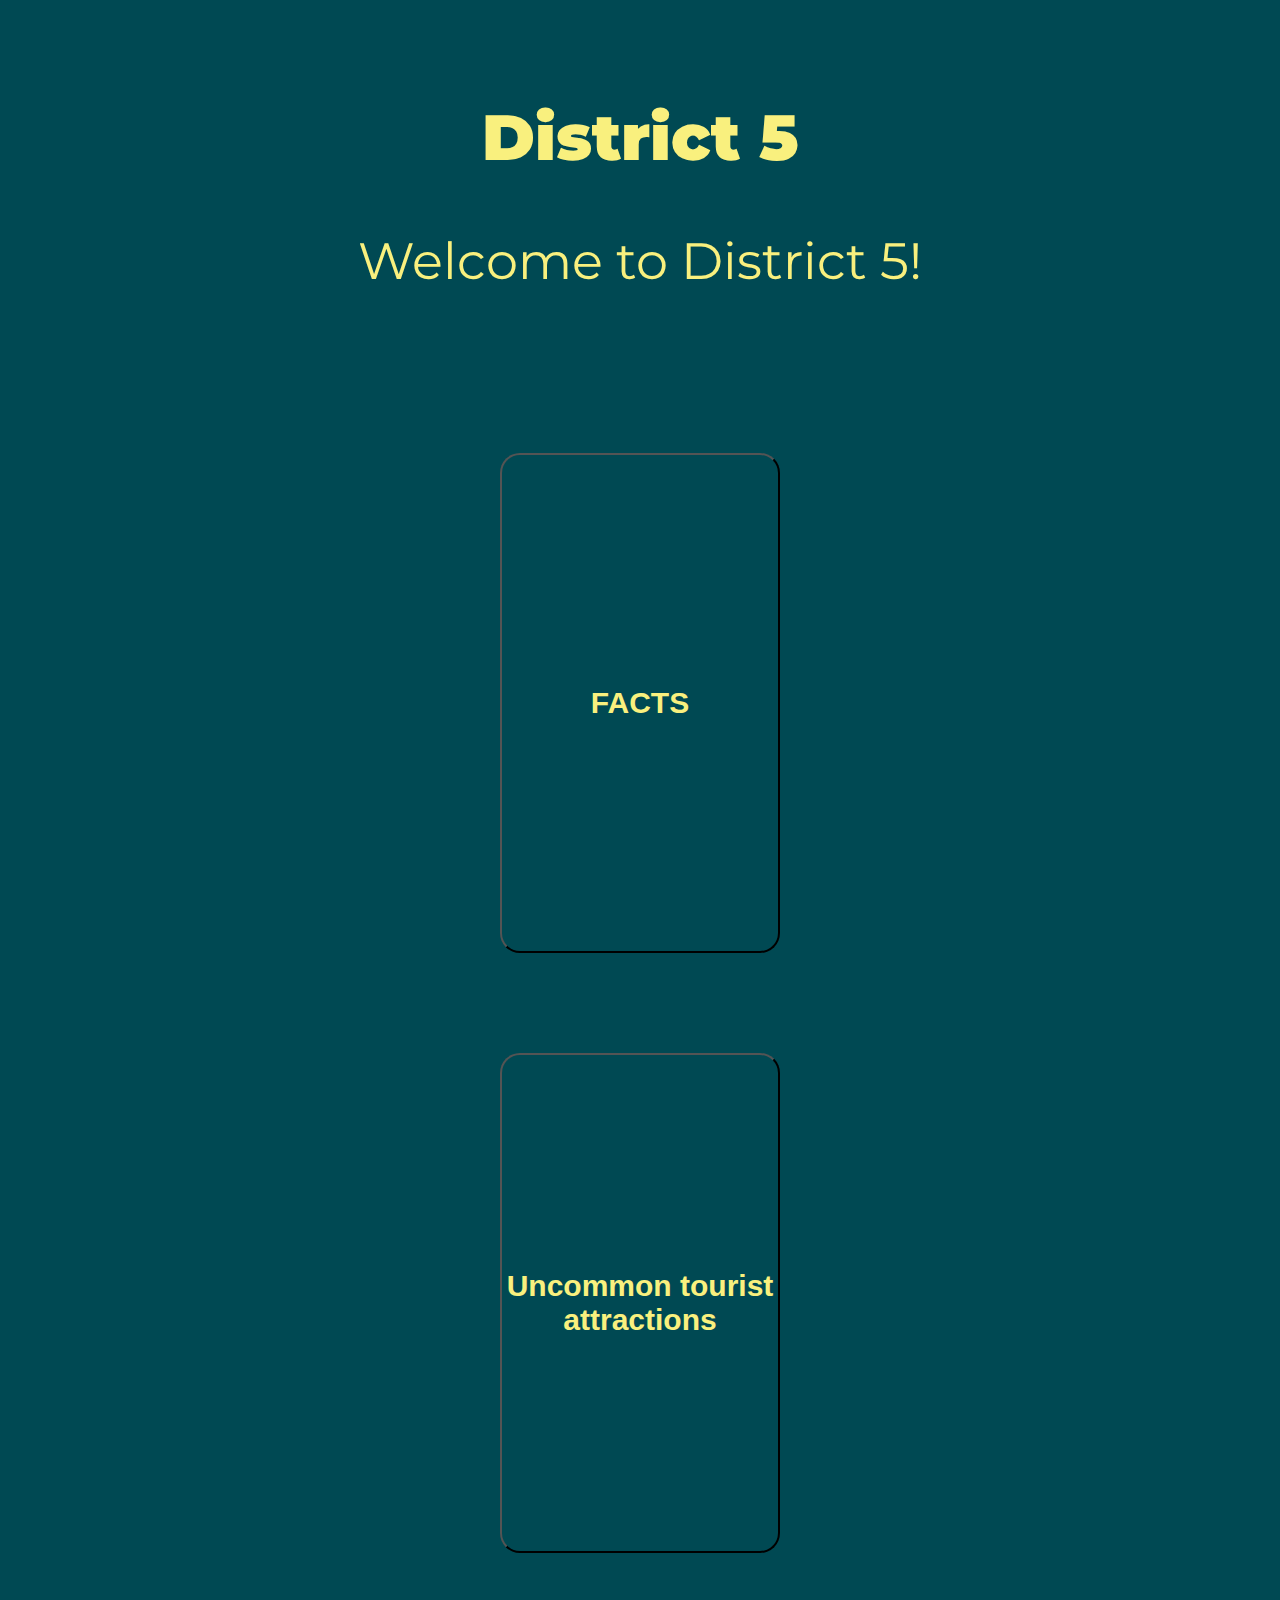
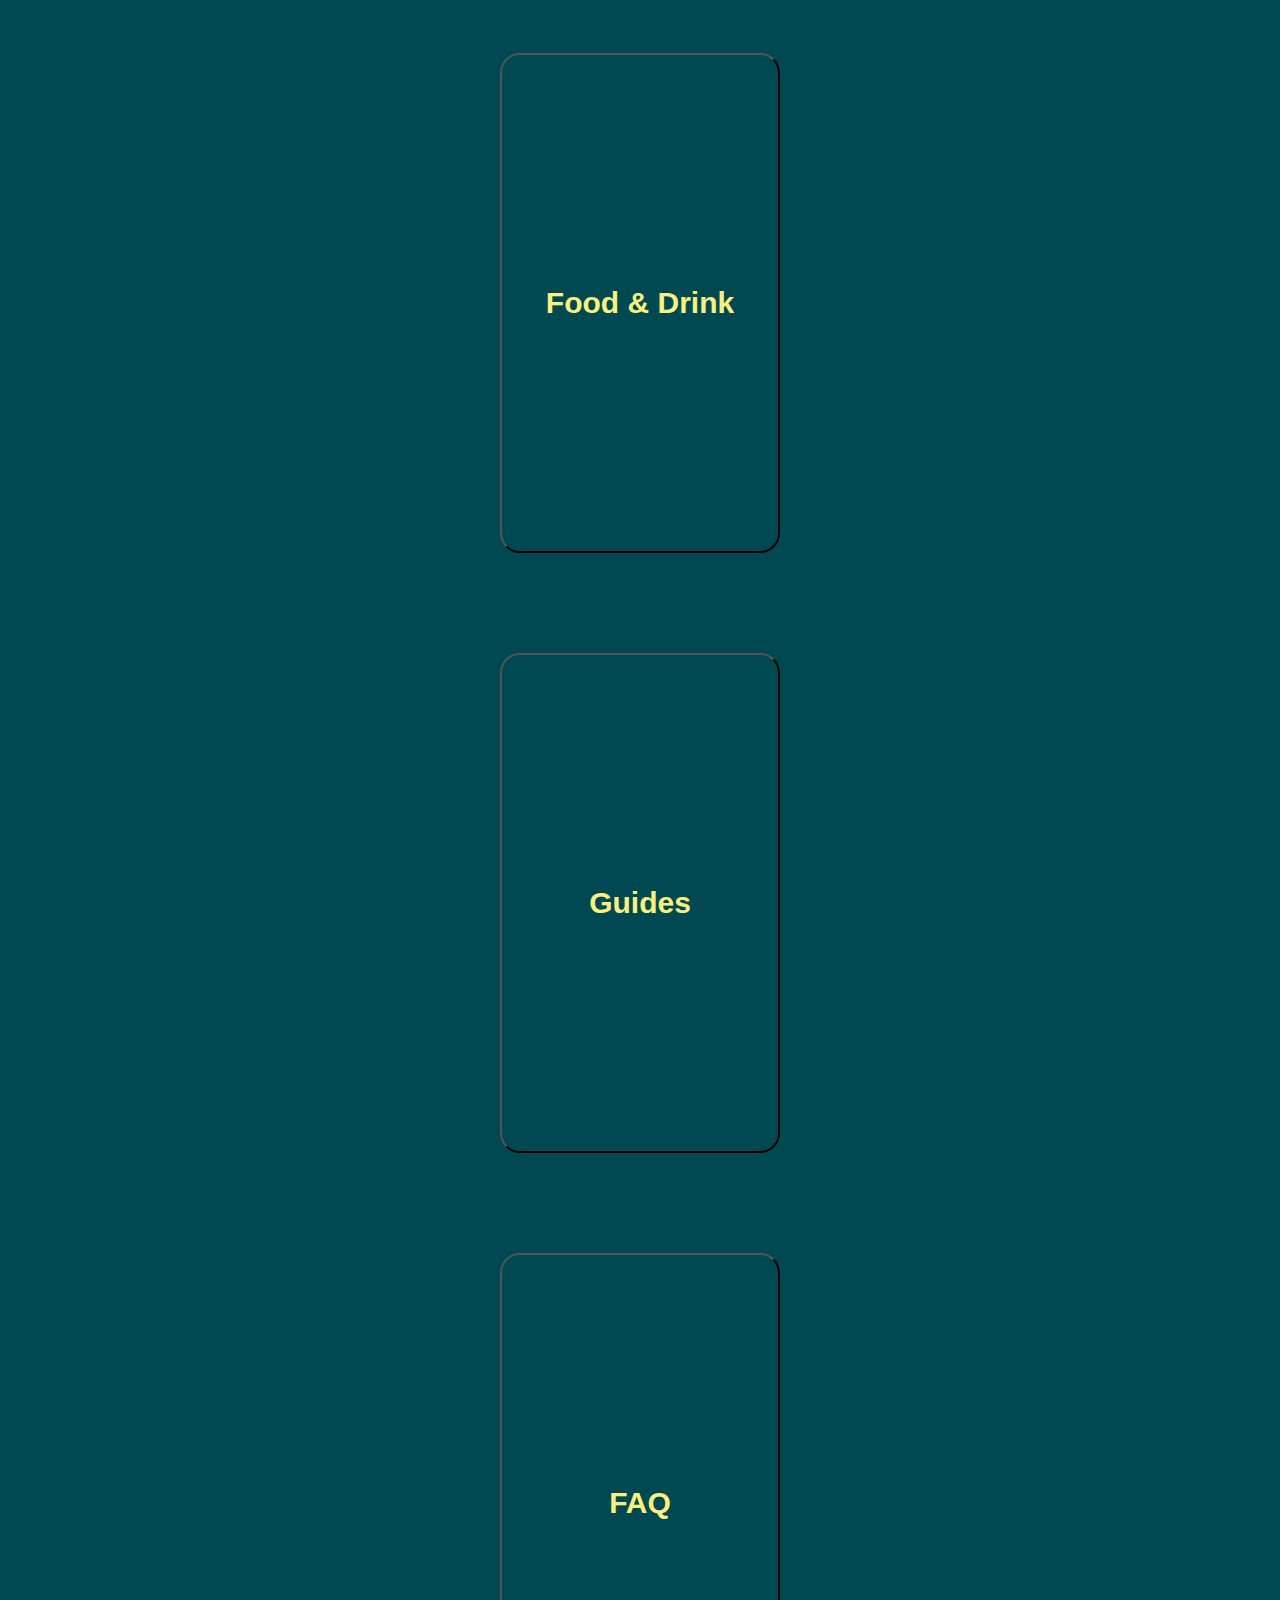
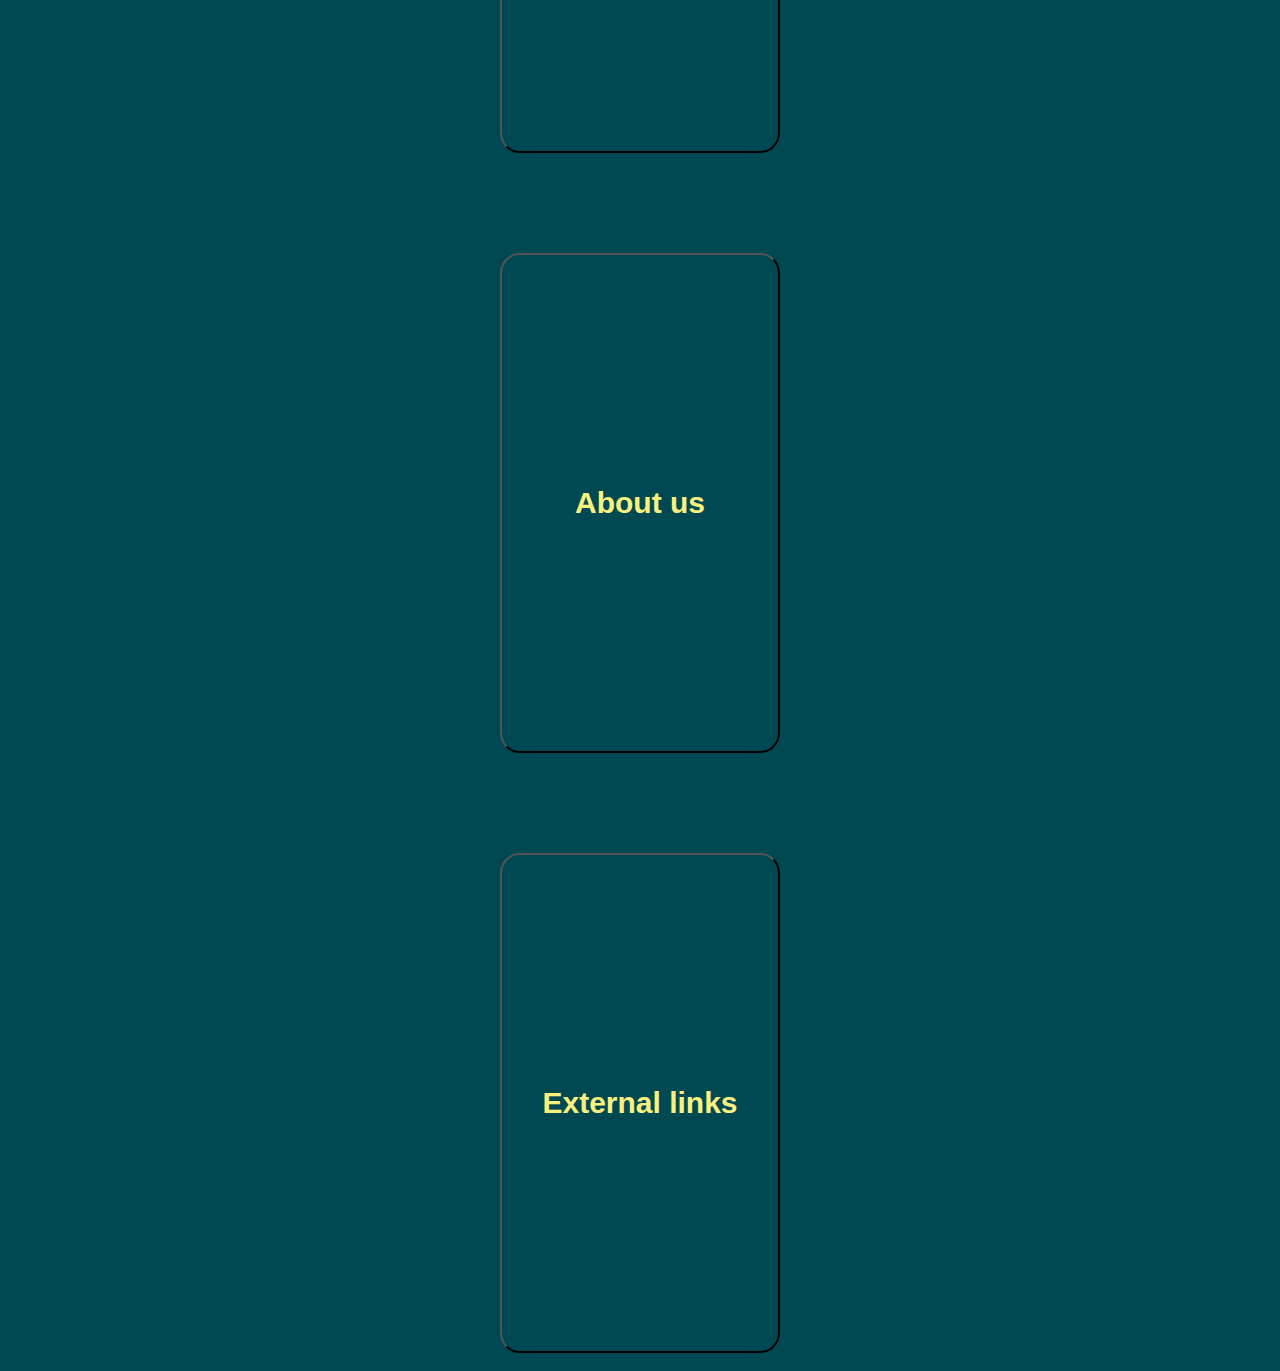
==== index.html @ 52c138ad ".scroll(function() {" ====
<!DOCTYPE html>
<html lang="en">
<head>
    <meta charset="UTF-8">
    <meta name="viewport" content="width=device-width, initial-scale=1.0">
    <link rel="stylesheet" type="text/css" href="./css/styles.css">
    <script src="./js/script.js"></script>
    <title>District 5</title>
</head>
<body>
    <div>

    </div>
    <div id="container">
        <div id="main_heading">
            <header class="header">
                <h1><b>District 5</b></h1>
                <p>Welcome to District 5!</p>
            </header>
        </div>
        <div id="district_info">
            <div class="box">
                <button class = "scroll-section" type="button" onclick="location.href='./sub_pages/history.html'">FACTS</button>
            </div>
            <div class="box">
                <button class = "scroll-section" type="button" onclick="location.href='./sub_pages/culture.html'">Uncommon tourist attractions</button>
            </div>
            <div class="box">
                <button class = "scroll-section" type="button" onclick="location.href='./sub_pages/food.html'">Food & Drink</button>
            </div>
            <div class="box">
                <button class = "scroll-section" type="button" onclick="location.href='./sub_pages/mapping.html'">Guides</button>
            </div>
            <div class="box">
                <button class = "scroll-section" type="button" onclick="location.href='./sub_pages/FAQ.html'">FAQ</button>
            </div>
            <div class="box">
                <button class = "scroll-section" type="button" onclick="location.href='./sub_pages/About.html'">About us</button>
            </div>
            <div class="box">
                <button class = "scroll-section" type="button" onclick="location.href='./sub_pages/link.html'">External links</button>
            </div>
        </div>
    </div>

</body>
</html>
---- css/styles.css ----
@import url('https://fonts.googleapis.com/css2?family=Montserrat:wght@100..900&display=swap');
body{
    font-family: 'Montserrat', sans-serif;
    background-color:#004953;
}
#main_heading{
    background-image: image();
}

/* Header */
.link{
    text-decoration: none;
}
header{
    display: flex;
    justify-content: center;
    flex-direction: column;
    text-align: center;
    color: #f9f07e;
    cursor: default;
}
header:hover {
    text-decoration: none !important;
}
header h1{
    margin-top: 10vh;
    font-size: 5vw;

}
header p{
    margin-top: 10px;
    font-size: 4vw;
}
div #district_info{
    display: flex;
    flex-direction: column !important;
    justify-content: space-around;
    padding: 10px;
    font-size: 3vw;
    align-items: center;
}
button {
    font-size: 30px;
    color: #f9f07e;
    background-color: #004953;
    font-weight: bold;
    padding:2px;
    width: 300px;
    height: 500px;
    cursor: pointer;
    margin: 10px;
    border-radius: 20px;
    transition: transform 0.3s ease-in-out;
}
.box{
    display: inline-block;
    width: 300px;
    height: 500px;
    margin: 10px;
    text-align: center;
    vertical-align: middle;
    line-height: 200px;
    cursor: pointer;
    transition: transform 0.3s ease-in-out;
    
}
.box:hover{
    border: 1px solid #004953;
    color: #004953;
    
}
.box a{
    display: block;
    width: 100%;
    height: 100%;
    text-decoration: none !important;
    color: inherit !important;

}
.box{
    display: flex;
    justify-content: center;
    flex-wrap: wrap; 
    margin-top: 10vh; 
}
@media (max-width: 600px) {
    .buttons-container {
        justify-content: center; /* Align buttons horizontally in the middle on smaller screens */
    }
}
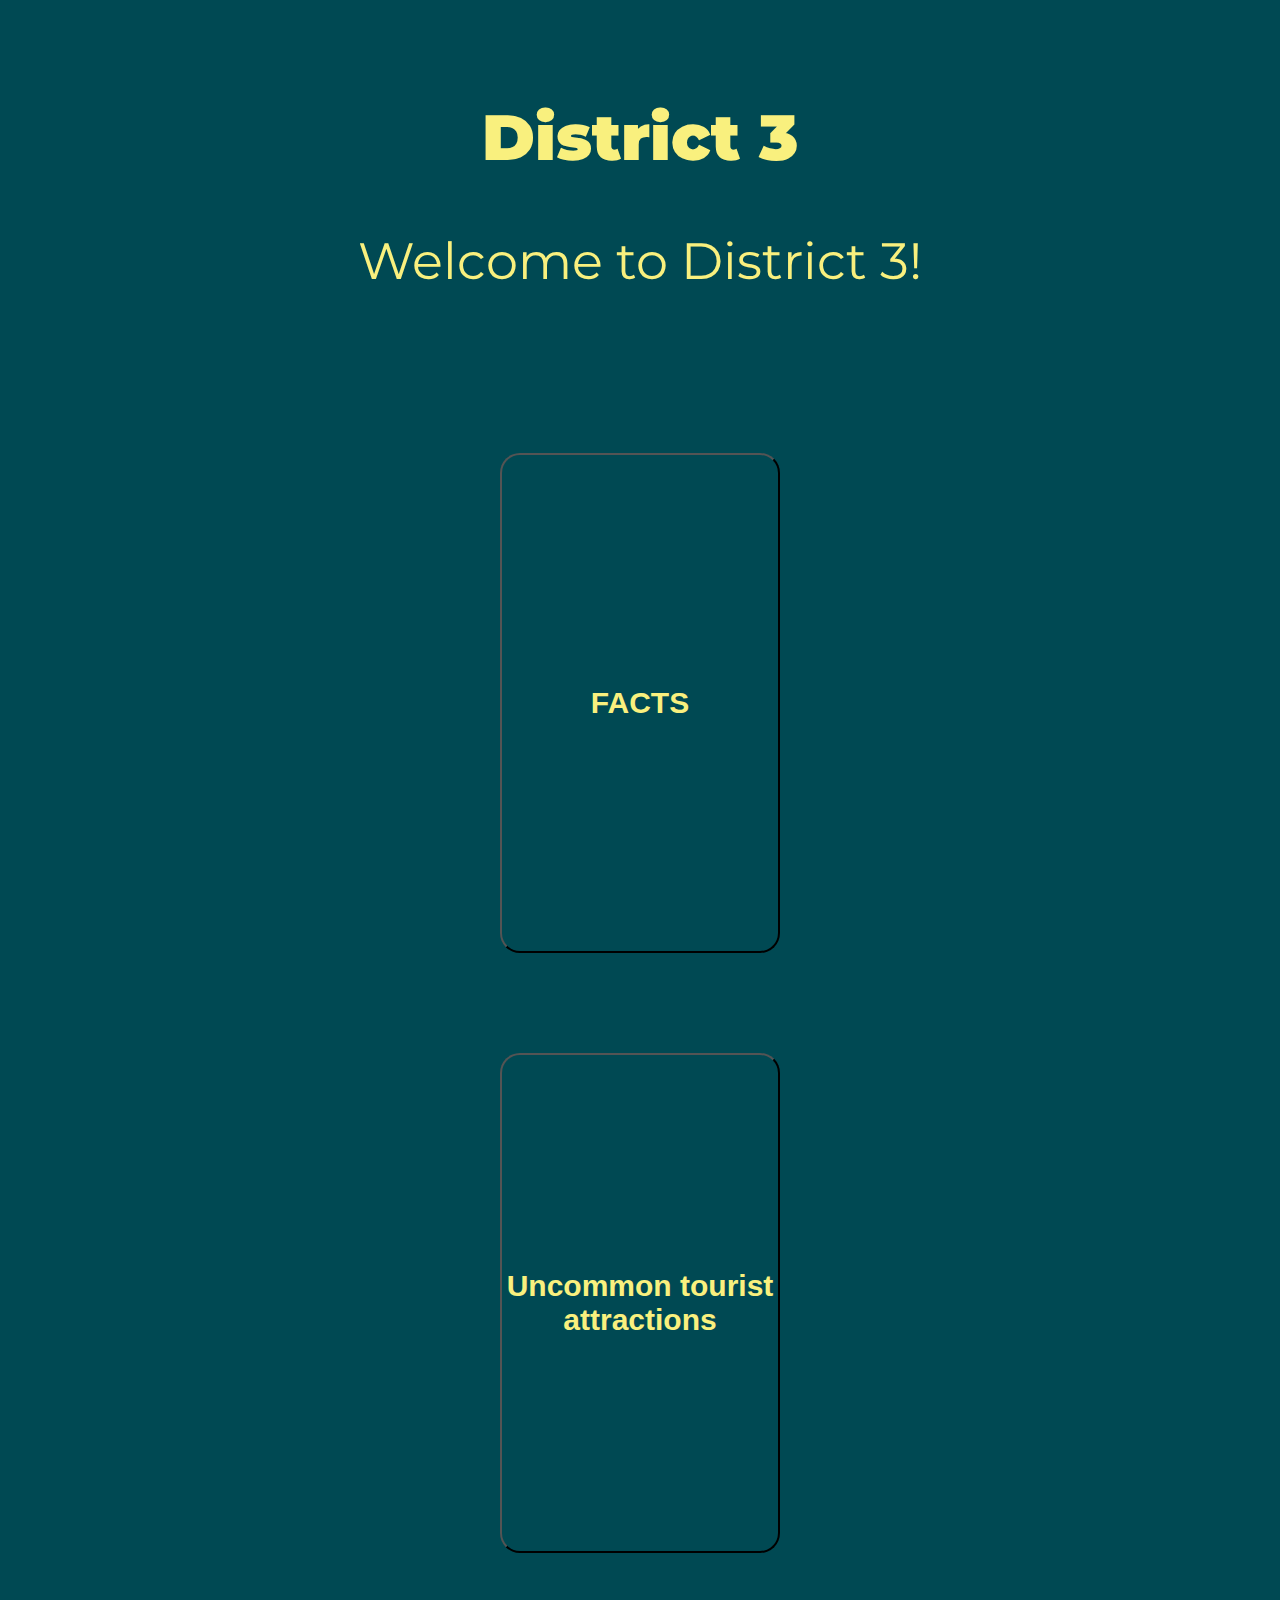
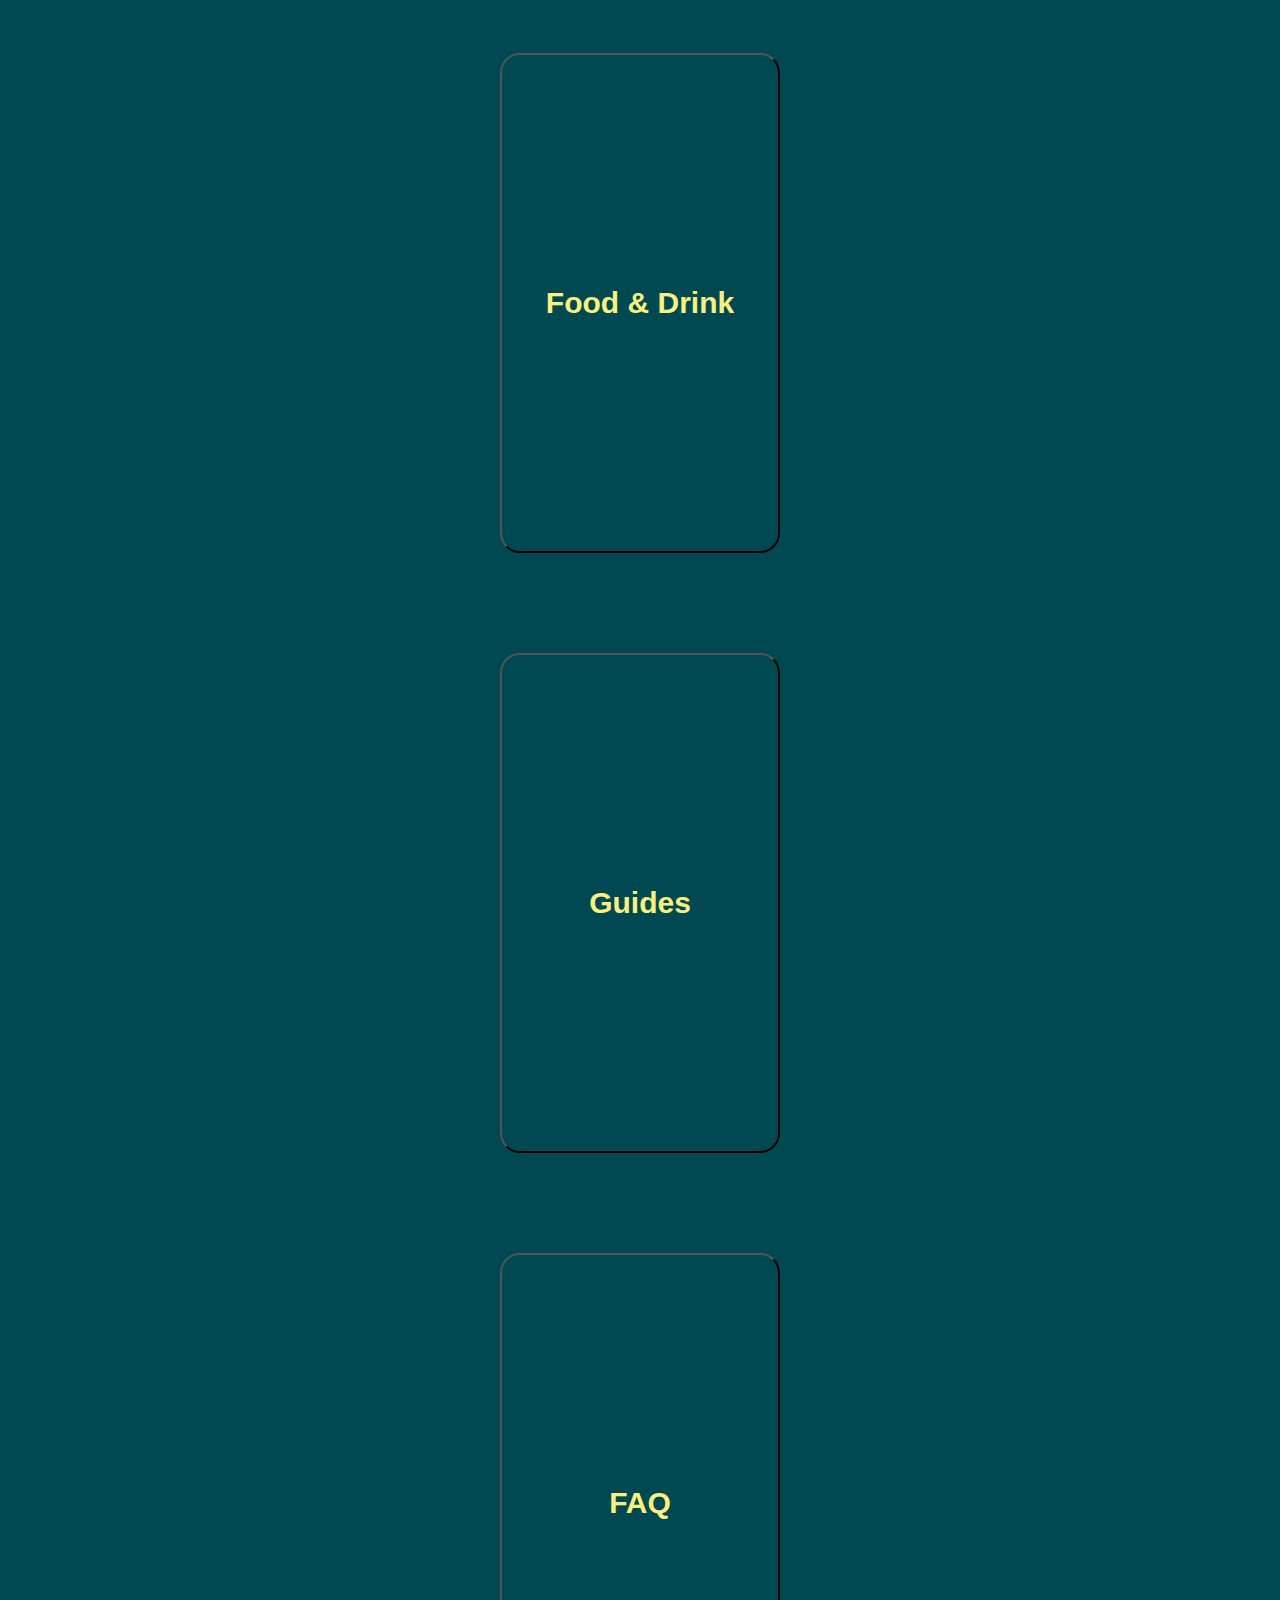
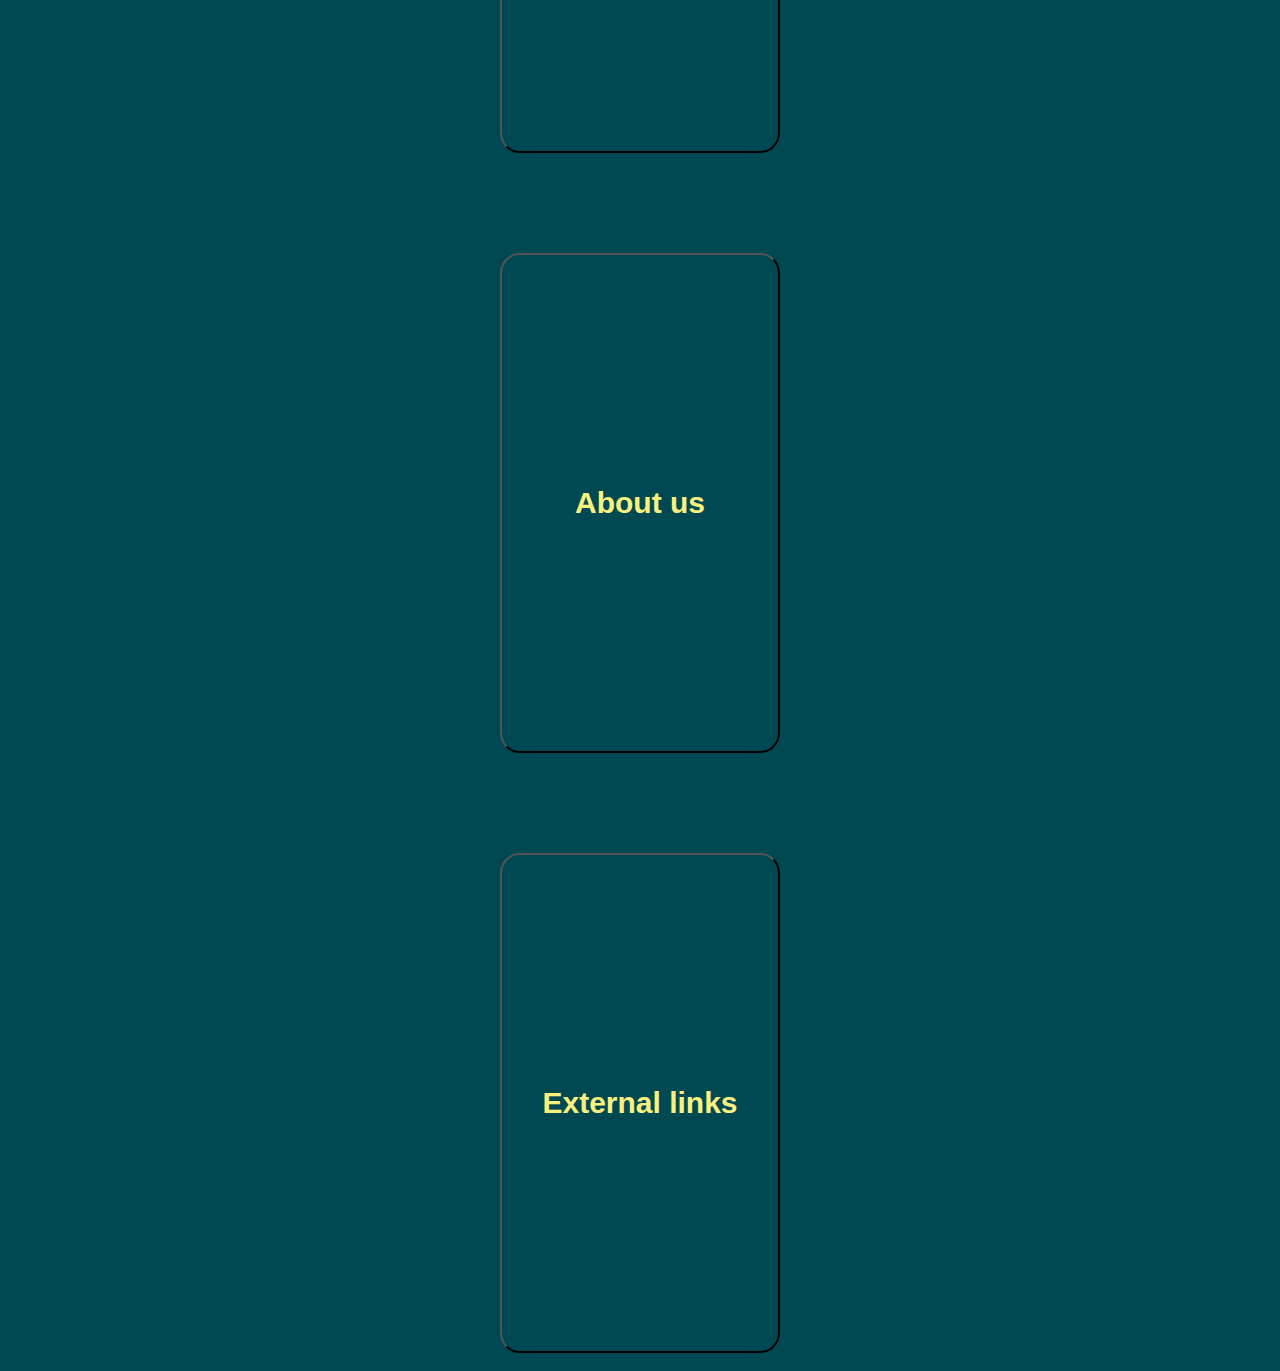
==== commit 0e6ed29f: "50% done fact page" ====
--- a/index.html
+++ b/index.html
@@ -5,7 +5,7 @@
     <meta name="viewport" content="width=device-width, initial-scale=1.0">
     <link rel="stylesheet" type="text/css" href="./css/styles.css">
     <script src="./js/script.js"></script>
-    <title>District 5</title>
+    <title>District 3</title>
 </head>
 <body>
     <div>
@@ -14,31 +14,31 @@
     <div id="container">
         <div id="main_heading">
             <header class="header">
-                <h1><b>District 5</b></h1>
-                <p>Welcome to District 5!</p>
+                <h1><b>District 3</b></h1>
+                <p>Welcome to District 3!</p>
             </header>
         </div>
         <div id="district_info">
             <div class="box">
-                <button class = "scroll-section" type="button" onclick="location.href='./sub_pages/history.html'">FACTS</button>
+                <button  type="button" onclick="location.href='./sub_pages/facts.html'">FACTS</button>
             </div>
             <div class="box">
-                <button class = "scroll-section" type="button" onclick="location.href='./sub_pages/culture.html'">Uncommon tourist attractions</button>
+                <button  type="button" onclick="location.href='./sub_pages/culture.html'">Uncommon tourist attractions</button>
             </div>
             <div class="box">
-                <button class = "scroll-section" type="button" onclick="location.href='./sub_pages/food.html'">Food & Drink</button>
+                <button  type="button" onclick="location.href='./sub_pages/food.html'">Food & Drink</button>
             </div>
             <div class="box">
-                <button class = "scroll-section" type="button" onclick="location.href='./sub_pages/mapping.html'">Guides</button>
+                <button  type="button" onclick="location.href='./sub_pages/mapping.html'">Guides</button>
             </div>
             <div class="box">
-                <button class = "scroll-section" type="button" onclick="location.href='./sub_pages/FAQ.html'">FAQ</button>
+                <button  type="button" onclick="location.href='./sub_pages/FAQ.html'">FAQ</button>
             </div>
             <div class="box">
-                <button class = "scroll-section" type="button" onclick="location.href='./sub_pages/About.html'">About us</button>
+                <button  type="button" onclick="location.href='./sub_pages/About.html'">About us</button>
             </div>
             <div class="box">
-                <button class = "scroll-section" type="button" onclick="location.href='./sub_pages/link.html'">External links</button>
+                <button  type="button" onclick="location.href='./sub_pages/link.html'">External links</button>
             </div>
         </div>
     </div>
--- a/css/styles.css
+++ b/css/styles.css
@@ -6,8 +6,6 @@
 #main_heading{
     background-image: image();
 }
-
-/* Header */
 .link{
     text-decoration: none;
 }
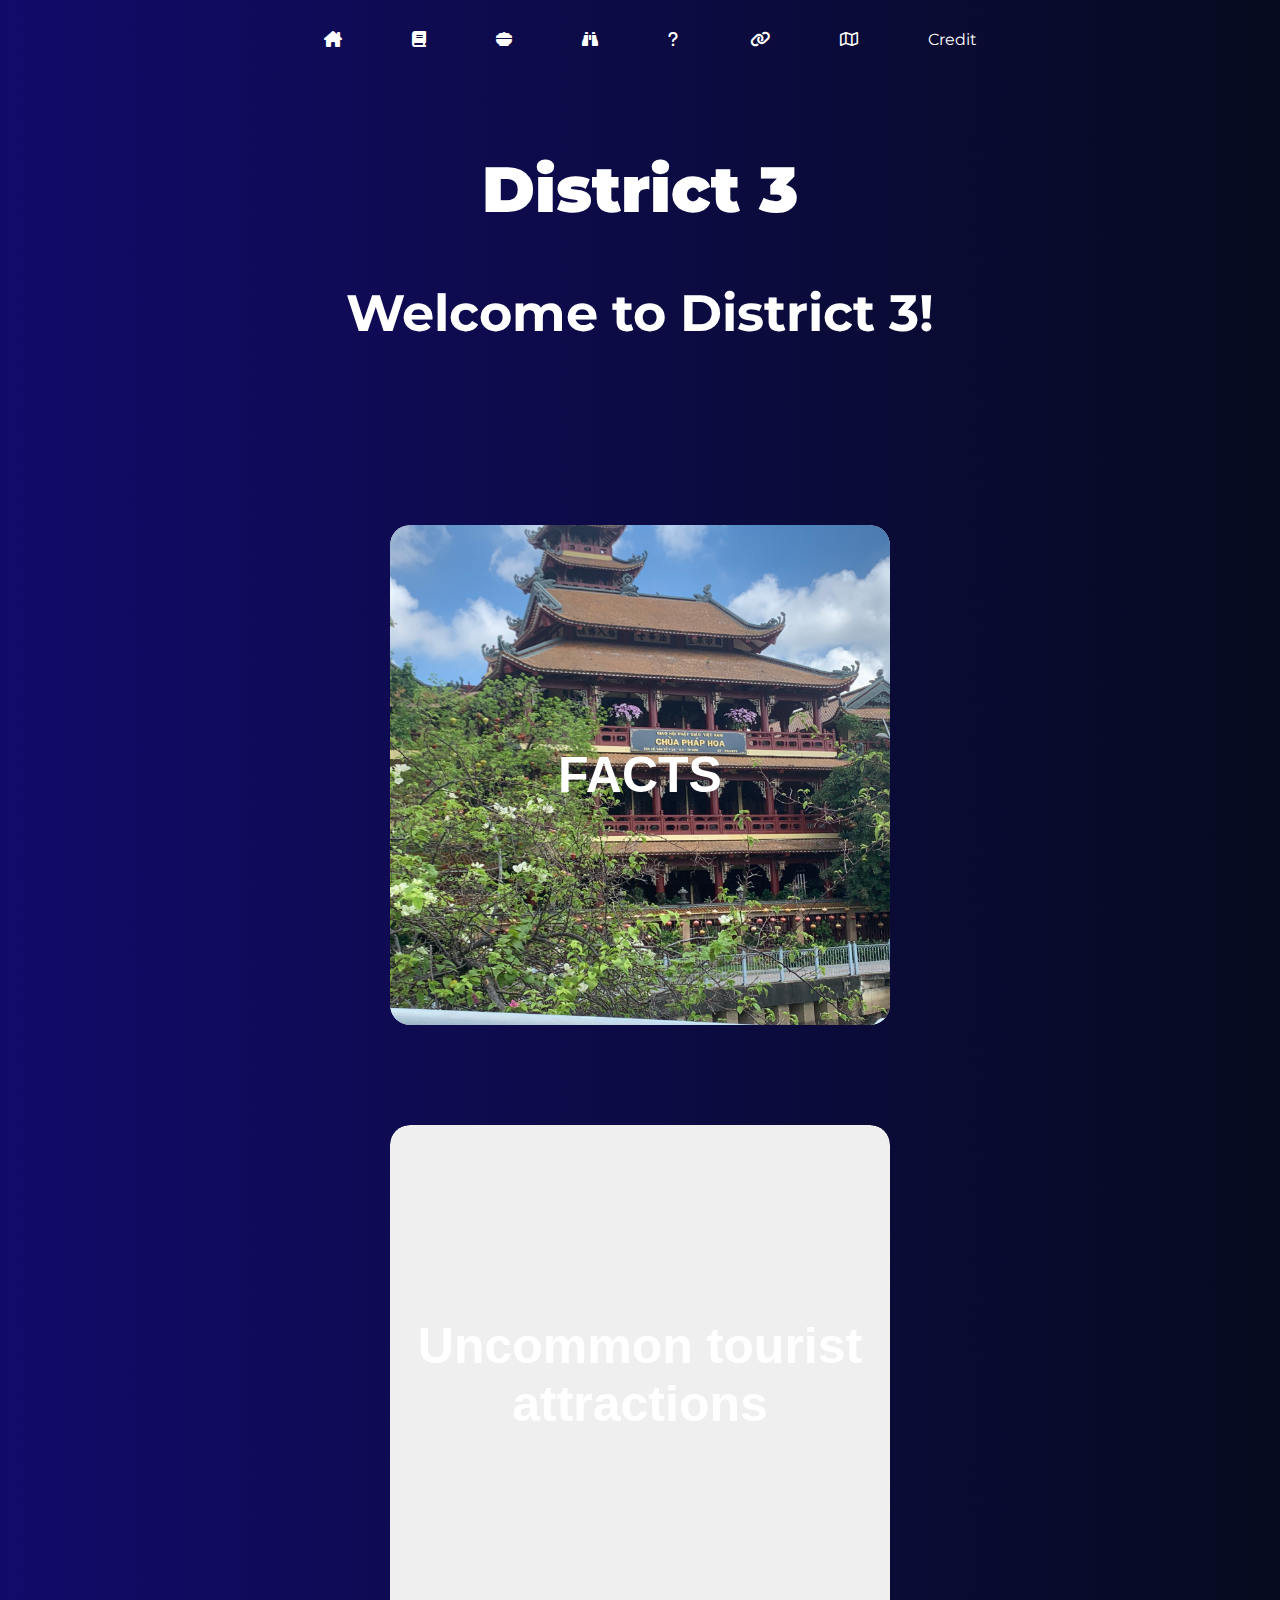
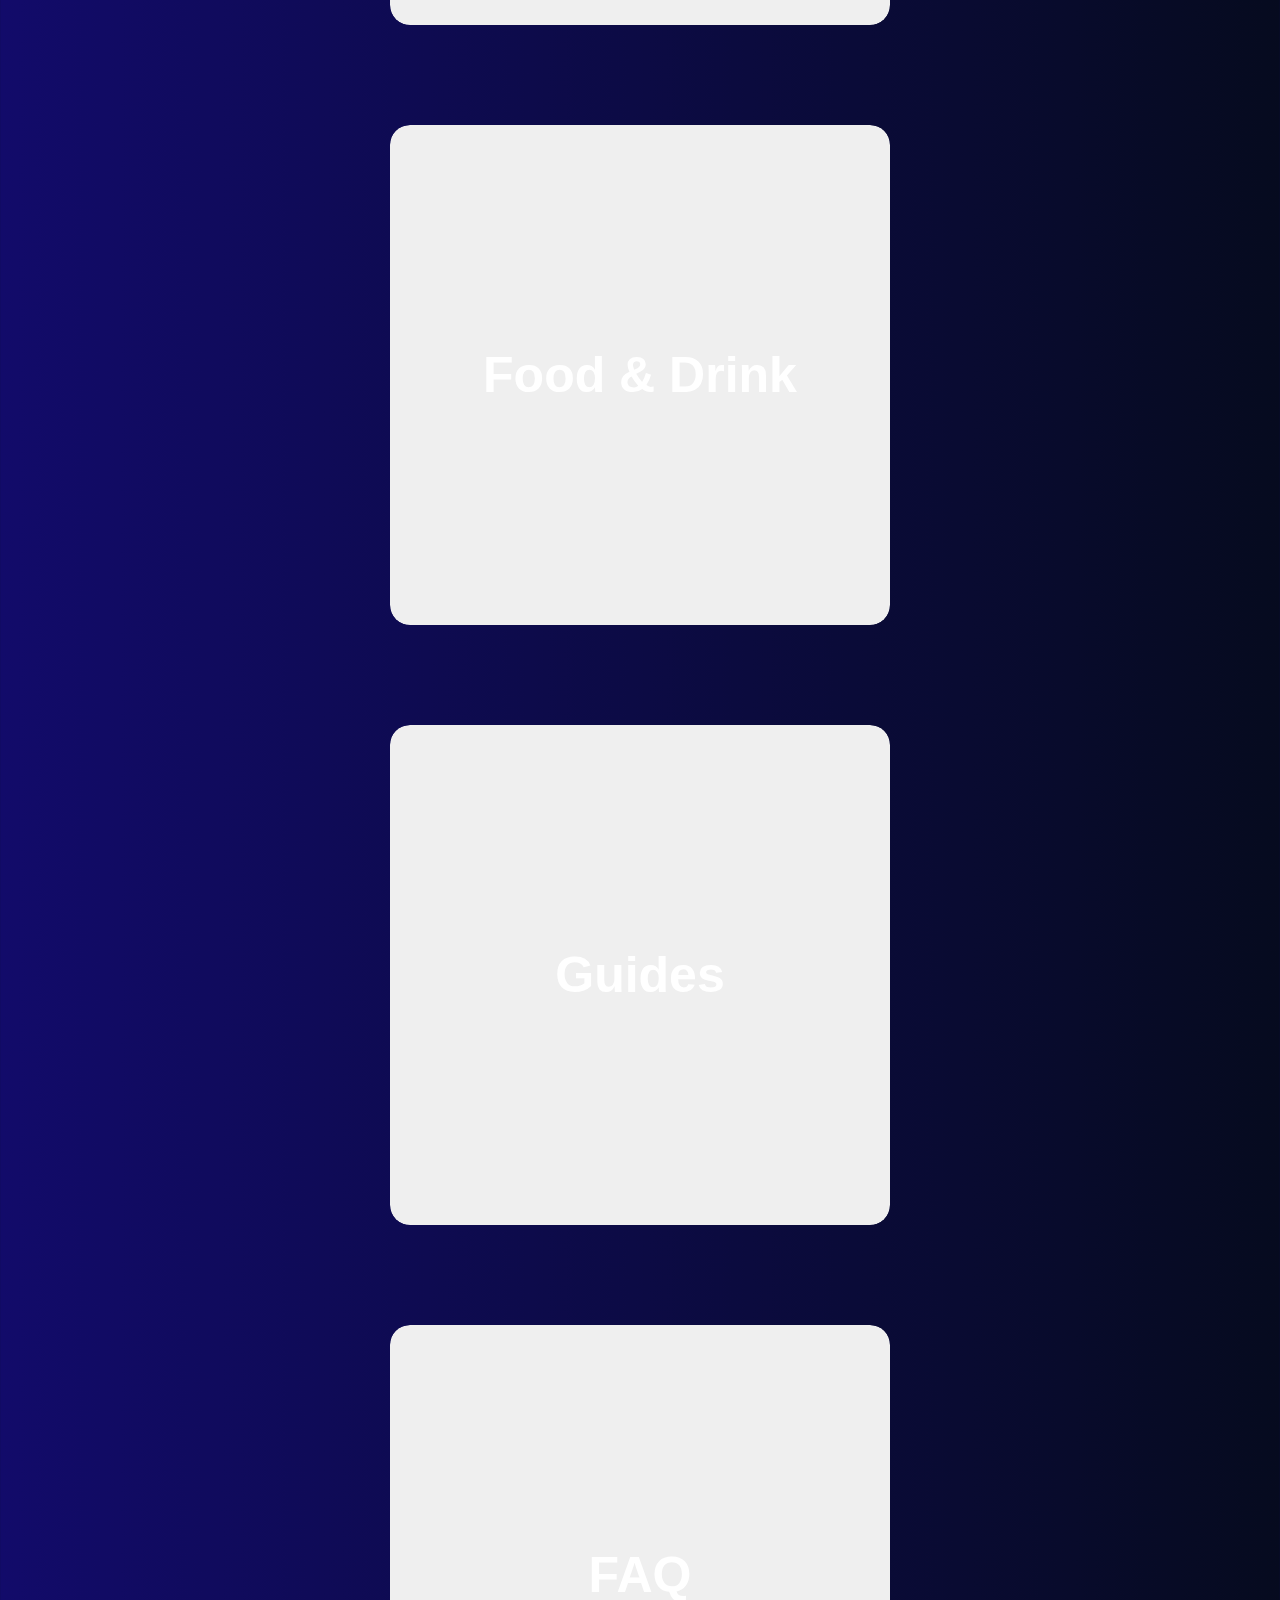
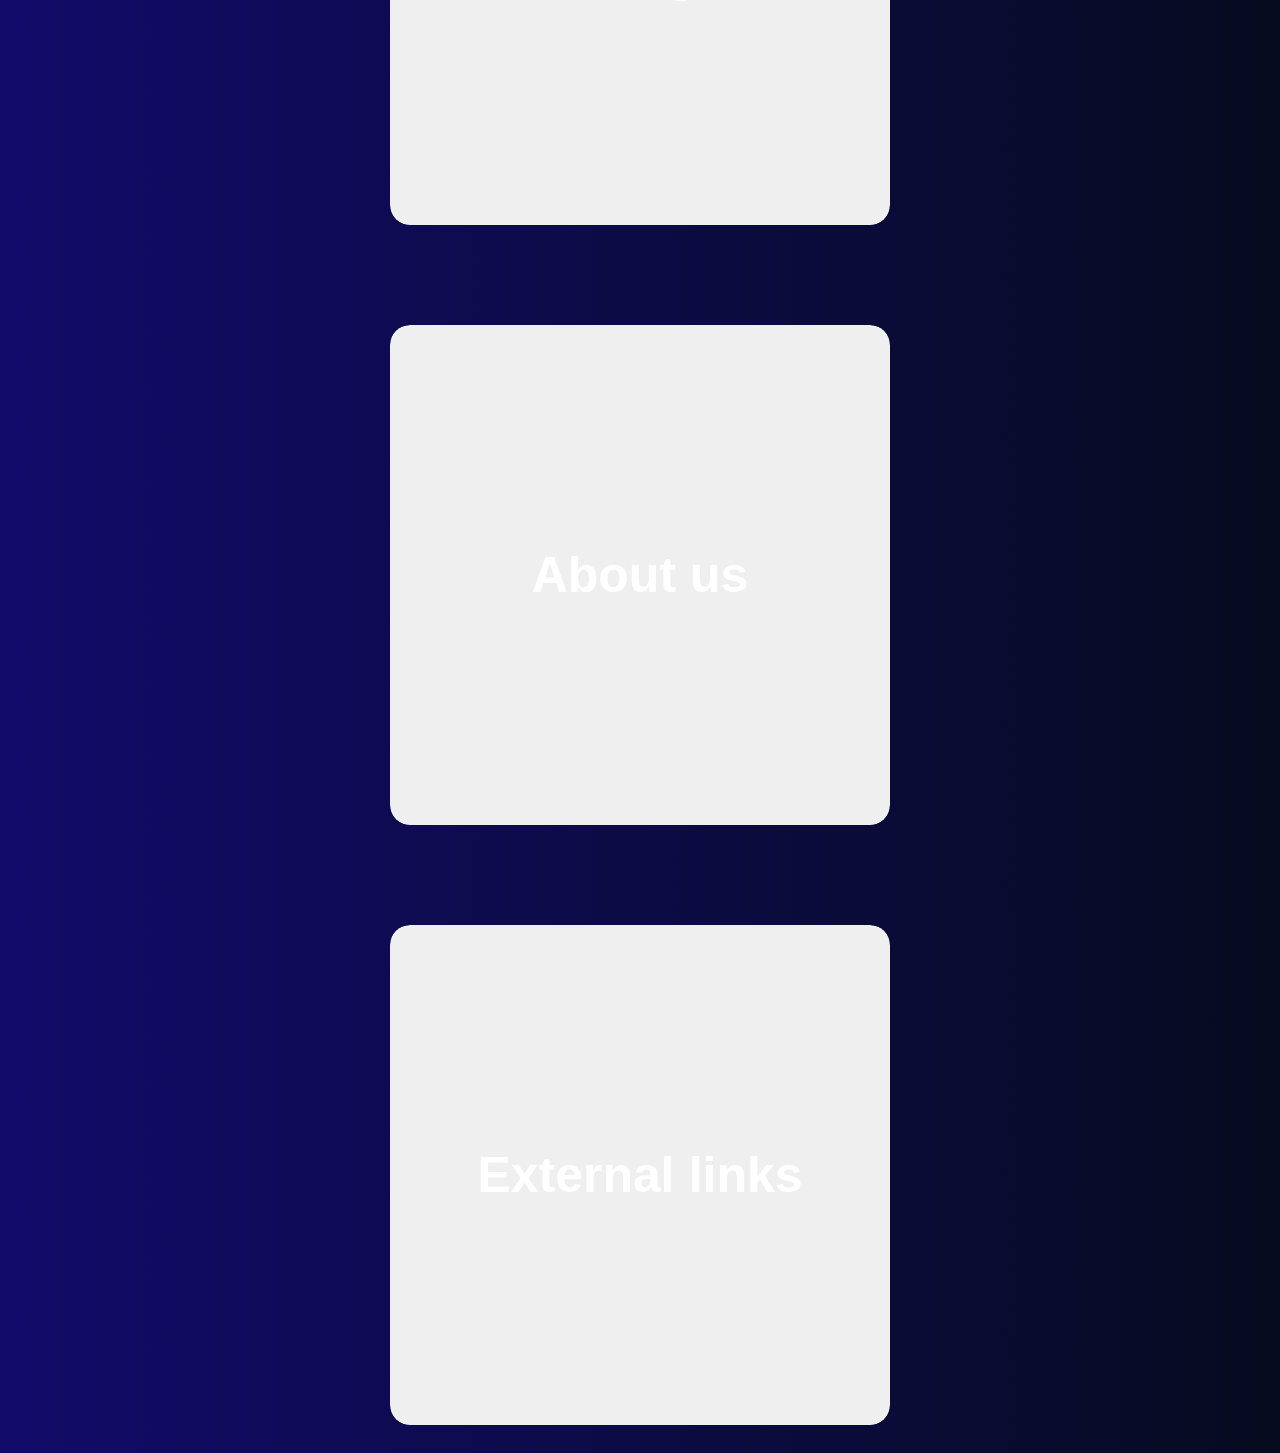
==== commit c94aa3eb: "new information and css" ====
--- a/index.html
+++ b/index.html
@@ -4,13 +4,24 @@
     <meta charset="UTF-8">
     <meta name="viewport" content="width=device-width, initial-scale=1.0">
     <link rel="stylesheet" type="text/css" href="./css/styles.css">
+    <link rel="stylesheet" href="https://cdnjs.cloudflare.com/ajax/libs/font-awesome/6.5.2/css/all.min.css">
+    <link rel="stylesheet" type = "text/css" href="./css/taskbar.css">
     <script src="./js/script.js"></script>
     <title>District 3</title>
 </head>
 <body>
-    <div>
-
-    </div>
+    <nav class="redirect-taskbars">
+        <ul>
+            <li><a href="index.html"><i class = "fa-solid fa-house-chimney"></i></a></li>
+            <li><a href="./sub_pages/facts.html"><i class="fa-solid fa-book"></i></a></li>
+            <li><a href="./sub_pages/food.html"><i class="fa-solid fa-bowl-food"></i></a></li>
+            <li><a href="./sub_pages/culture.html"><i class="fa-solid fa-binoculars"></i></a></li>
+            <li><a href="./sub_pages/FAQ.html"><i class="fa-solid fa-question"></i></a></li>
+            <li><a href="./sub_pages/link.html"><i class="fa-solid fa-link"></i></a></li>
+            <li><a href="./sub_pages/mapping.html"><i class="fa-regular fa-map"></i></a></li>
+            <li><a href="./sub_pages/About.html">Credit</a></li>
+        </ul>
+    </nav>
     <div id="container">
         <div id="main_heading">
             <header class="header">
@@ -20,25 +31,42 @@
         </div>
         <div id="district_info">
             <div class="box">
-                <button  type="button" onclick="location.href='./sub_pages/facts.html'">FACTS</button>
+                <button id = "1"  type="button" onclick="location.href='./sub_pages/facts.html'">
+                    <img src="./image/IMG_2590.jpg" alt = "">
+                    <div class="text-overlay">
+                        FACTS
+                    </div>
+                </button>
             </div>
             <div class="box">
-                <button  type="button" onclick="location.href='./sub_pages/culture.html'">Uncommon tourist attractions</button>
+                <button id = "2" type="button" onclick="location.href='./sub_pages/culture.html'">
+                    Uncommon tourist attractions
+                </button>
             </div>
             <div class="box">
-                <button  type="button" onclick="location.href='./sub_pages/food.html'">Food & Drink</button>
+                <button id = "3" type="button" onclick="location.href='./sub_pages/food.html'">
+                    Food & Drink
+                </button>
             </div>
             <div class="box">
-                <button  type="button" onclick="location.href='./sub_pages/mapping.html'">Guides</button>
+                <button id = "4" type="button" onclick="location.href='./sub_pages/mapping.html'">
+                    Guides
+                </button>
             </div>
             <div class="box">
-                <button  type="button" onclick="location.href='./sub_pages/FAQ.html'">FAQ</button>
+                <button id = "5" type="button" onclick="location.href='./sub_pages/FAQ.html'">
+                    FAQ
+                </button>
             </div>
             <div class="box">
-                <button  type="button" onclick="location.href='./sub_pages/About.html'">About us</button>
+                <button id = "6" type="button" onclick="location.href='./sub_pages/About.html'">
+                    About us
+                </button>
             </div>
             <div class="box">
-                <button  type="button" onclick="location.href='./sub_pages/link.html'">External links</button>
+                <button id = "7" type="button" onclick="location.href='./sub_pages/link.html'">
+                    External links
+                </button>
             </div>
         </div>
     </div>
--- a/css/styles.css
+++ b/css/styles.css
@@ -1,20 +1,29 @@
 @import url('https://fonts.googleapis.com/css2?family=Montserrat:wght@100..900&display=swap');
 body{
-    font-family: 'Montserrat', sans-serif;
-    background-color:#004953;
+    font-family: 'Montserrat', sans-serif; 
+    background-image: linear-gradient(to right, rgba(18, 11, 106, 1) 0%, 50%, rgba(6, 11, 31, 1) 100%);
+
+}
+div{
+    display:block;
+    unicode-bidi: isolate;
 }
 #main_heading{
-    background-image: image();
+    background-image: image();/*for later use*/
 }
 .link{
     text-decoration: none;
+}
+#main_heading{
+    margin:30px;
 }
 header{
     display: flex;
     justify-content: center;
     flex-direction: column;
     text-align: center;
-    color: #f9f07e;
+    color: white;
+    font-weight: bold;
     cursor: default;
 }
 header:hover {
@@ -38,34 +47,29 @@
     align-items: center;
 }
 button {
-    font-size: 30px;
-    color: #f9f07e;
-    background-color: #004953;
+    position:relative;
+    display:block;
+    width: 500px;
+    height: 500px;
+    font-size: 50px;
+    color: white;
     font-weight: bold;
-    padding:2px;
-    width: 300px;
-    height: 500px;
+    padding:0;
     cursor: pointer;
-    margin: 10px;
     border-radius: 20px;
+    border:none;
     transition: transform 0.3s ease-in-out;
 }
 .box{
-    display: inline-block;
-    width: 300px;
-    height: 500px;
+    display: inline-flex;
+    flex-direction: column;
     margin: 10px;
     text-align: center;
     vertical-align: middle;
     line-height: 200px;
     cursor: pointer;
-    transition: transform 0.3s ease-in-out;
-    
-}
-.box:hover{
-    border: 1px solid #004953;
-    color: #004953;
-    
+    overflow: hidden;
+    border-radius: 20px;;
 }
 .box a{
     display: block;
@@ -76,7 +80,8 @@
 
 }
 .box{
-    display: flex;
+    display: inline-block;
+    position: relative;
     justify-content: center;
     flex-wrap: wrap; 
     margin-top: 10vh; 
@@ -85,4 +90,26 @@
     .buttons-container {
         justify-content: center; /* Align buttons horizontally in the middle on smaller screens */
     }
+}
+.box .text-overlay {
+    position: absolute;
+    top: 50%;
+    left: 50%;
+    transform: translate(-50%, -50%);
+    text-align: center;
+  }
+.box img{
+    width: 100%;
+    height: 100%;
+    border-radius: inherit !important;
+    transition: transform 0.3s ease-in-out;
+}
+img{
+    object-fit: cover !important;
+}
+.box:hover img{
+    transform: scale(1.2);
+}
+.box:hover .text-overlay {
+    display: none !important;
 }--- a/css/taskbar.css
+++ b/css/taskbar.css
@@ -0,0 +1,82 @@
+.redirect-taskbar {
+    display: flex;
+    background-color: #333;
+    padding: 10px;
+    position: fixed;
+    justify-content: space-around;
+    align-items: center;
+    top: 0;
+    left: 0;
+    right: 0;
+    margin-bottom: 20px;
+    font-size: 10px;
+    width:100%;
+}
+i{
+    font-size: 16px;
+    margin-right: 10px;
+}
+#container {
+    margin-top: 60px; /* Adjust this value to match the height of your navigation bar */
+}
+
+.redirect-taskbar ul {
+    list-style-type: none;
+    margin: 0;
+    padding: 0;
+    display: flex;
+    justify-content: center;
+}
+
+.redirect-taskbar li {
+    margin: 0 10px;
+    padding:20px;
+}
+
+.redirect-taskbar a {
+    color: #fff;
+    text-decoration: none;
+    font-size: 16px;
+    transition: color 0.3s ease;
+}
+
+.redirect-taskbar a:hover {
+    text-decoration: underline white;
+}
+.redirect-taskbars {
+    display: flex;
+    padding: 10px;
+    position:absolute;
+    backdrop-filter: blur(80%);
+    justify-content: space-around;
+    align-items: center;
+    top: 0;
+    left: 0;
+    right: 0;
+    margin-bottom: 20px;
+    font-size: 10px;
+    width:100%;
+}
+.redirect-taskbars ul {
+    list-style-type: none;
+    margin: 0;
+    padding: 0;
+    display: flex;
+    justify-content: center;
+}
+
+.redirect-taskbars li {
+    margin: 0 10px;
+    padding:20px;
+}
+
+.redirect-taskbars a {
+    color: #fff;
+    text-decoration: none;
+    font-size: 16px;
+    transition: color 0.3s ease;
+}
+
+.redirect-taskbars a:hover {
+    text-decoration: underline white;
+}
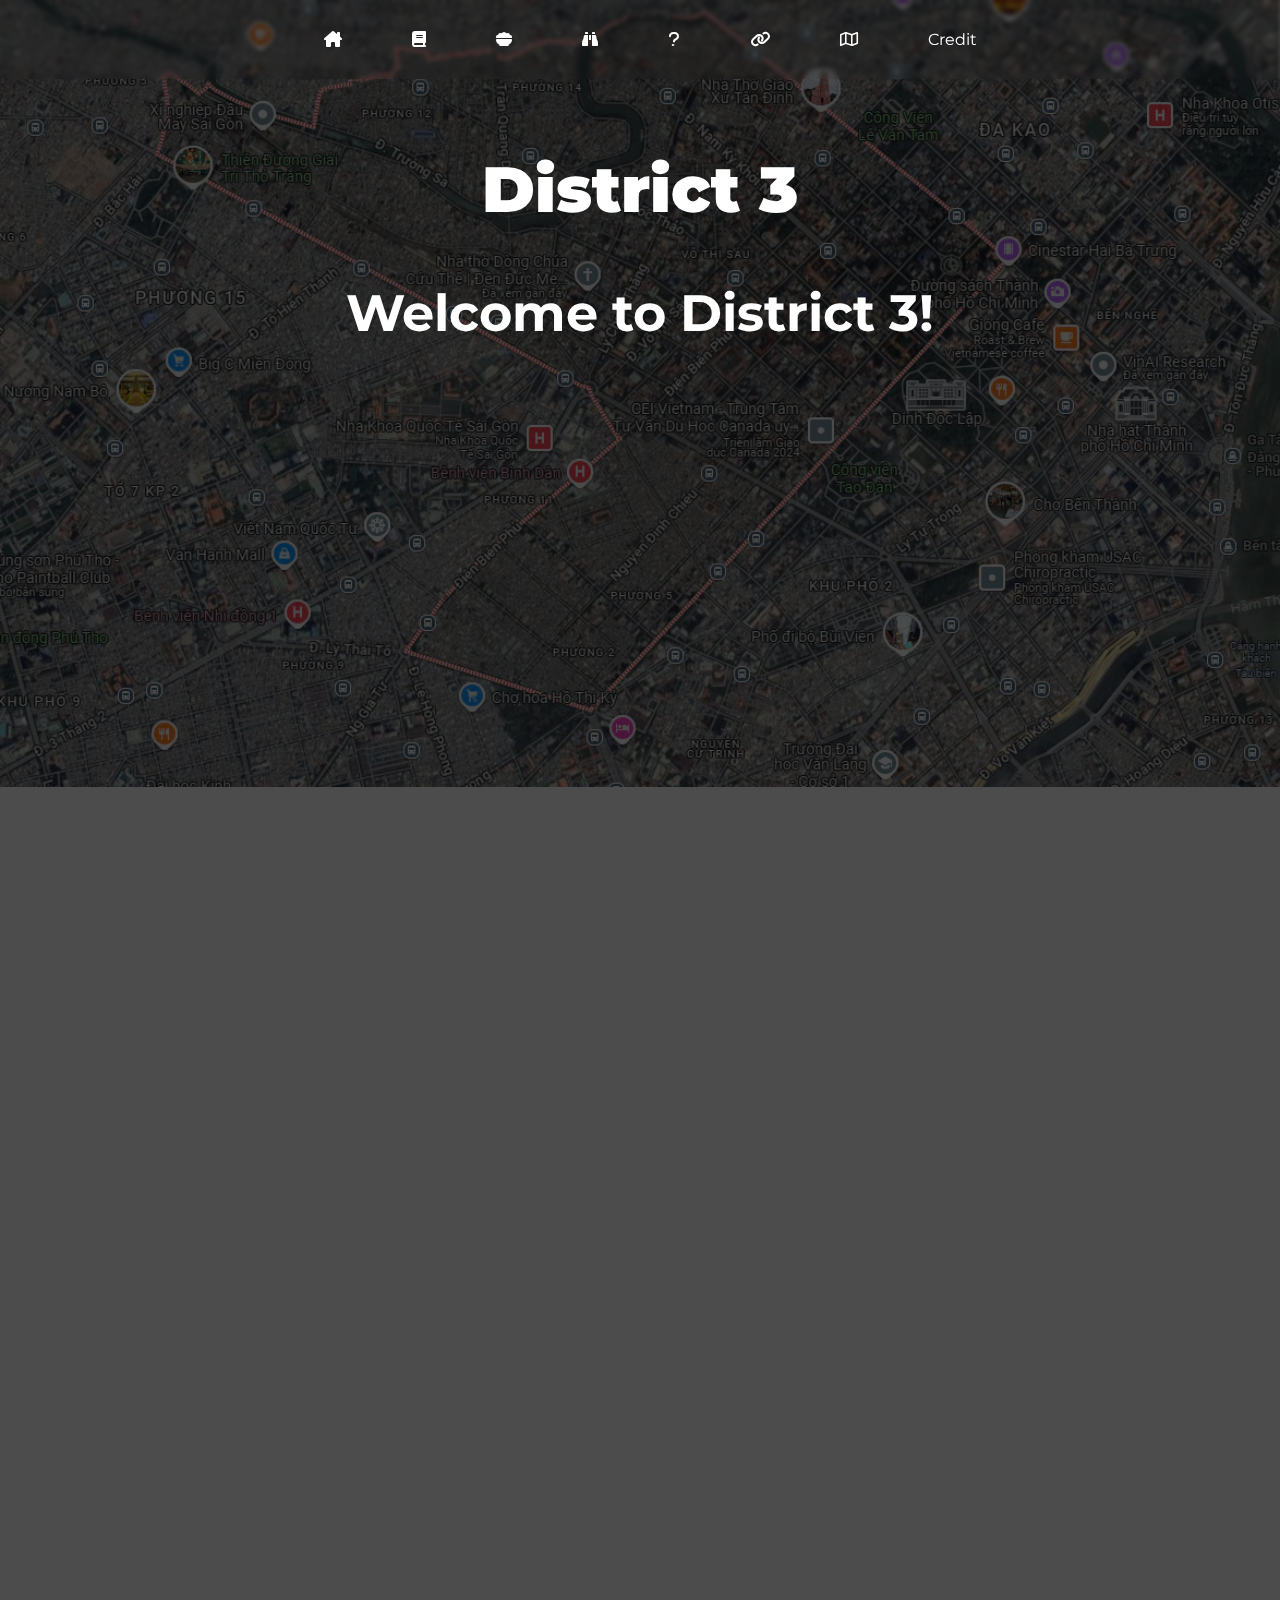
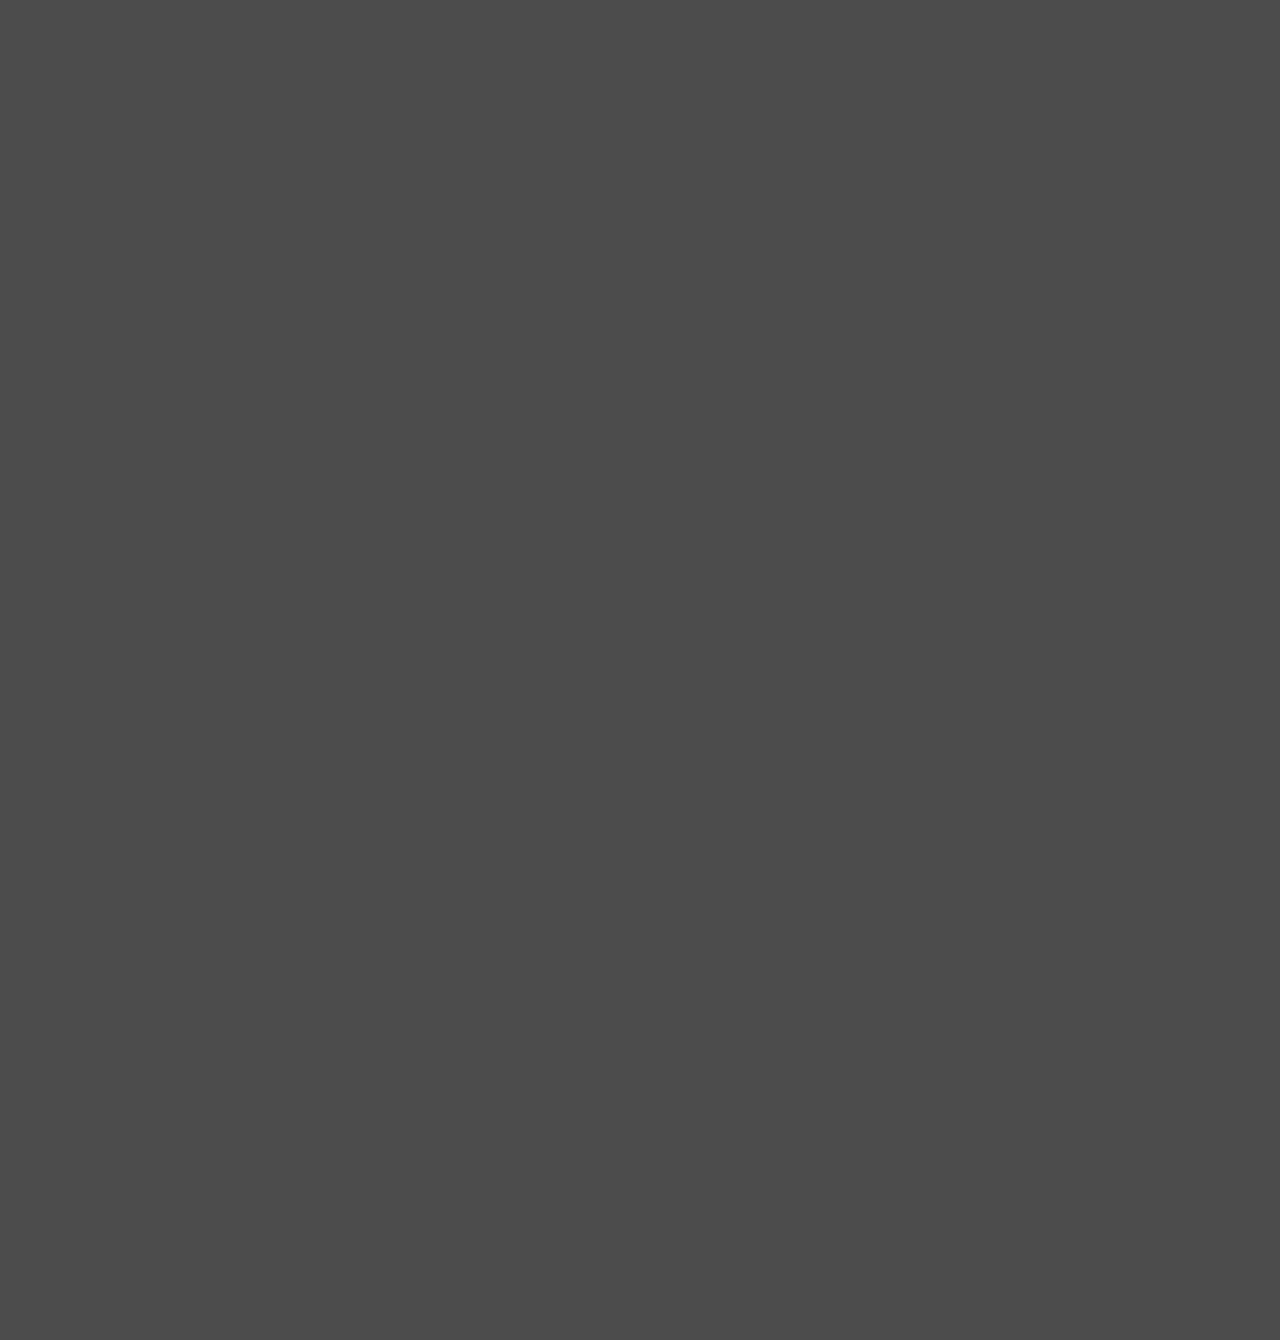
==== commit 4c36270b: "re decorate the main page and finish tour page" ====
--- a/index.html
+++ b/index.html
@@ -10,20 +10,21 @@
     <title>District 3</title>
 </head>
 <body>
-    <nav class="redirect-taskbars">
-        <ul>
-            <li><a href="index.html"><i class = "fa-solid fa-house-chimney"></i></a></li>
-            <li><a href="./sub_pages/facts.html"><i class="fa-solid fa-book"></i></a></li>
-            <li><a href="./sub_pages/food.html"><i class="fa-solid fa-bowl-food"></i></a></li>
-            <li><a href="./sub_pages/culture.html"><i class="fa-solid fa-binoculars"></i></a></li>
-            <li><a href="./sub_pages/FAQ.html"><i class="fa-solid fa-question"></i></a></li>
-            <li><a href="./sub_pages/link.html"><i class="fa-solid fa-link"></i></a></li>
-            <li><a href="./sub_pages/mapping.html"><i class="fa-regular fa-map"></i></a></li>
-            <li><a href="./sub_pages/About.html">Credit</a></li>
-        </ul>
-    </nav>
+
     <div id="container">
         <div id="main_heading">
+            <nav class="redirect-taskbars">
+                <ul>
+                    <li><a href="index.html"><i class = "fa-solid fa-house-chimney"></i></a></li>
+                    <li><a href="./sub_pages/facts.html"><i class="fa-solid fa-book"></i></a></li>
+                    <li><a href="./sub_pages/food.html"><i class="fa-solid fa-bowl-food"></i></a></li>
+                    <li><a href="./sub_pages/culture.html"><i class="fa-solid fa-binoculars"></i></a></li>
+                    <li><a href="./sub_pages/FAQ.html"><i class="fa-solid fa-question"></i></a></li>
+                    <li><a href="./sub_pages/link.html"><i class="fa-solid fa-link"></i></a></li>
+                    <li><a href="./sub_pages/mapping.html"><i class="fa-regular fa-map"></i></a></li>
+                    <li><a href="./sub_pages/About.html">Credit</a></li>
+                </ul>
+            </nav>
             <header class="header">
                 <h1><b>District 3</b></h1>
                 <p>Welcome to District 3!</p>
@@ -40,7 +41,10 @@
             </div>
             <div class="box">
                 <button id = "2" type="button" onclick="location.href='./sub_pages/culture.html'">
-                    Uncommon tourist attractions
+                    <img src="./image/IMG_2588.jpg" alt = "">
+                    <div class="text-overlay">
+                        Uncommon tourist attractions
+                    </div>
                 </button>
             </div>
             <div class="box">
@@ -59,11 +63,6 @@
                 </button>
             </div>
             <div class="box">
-                <button id = "6" type="button" onclick="location.href='./sub_pages/About.html'">
-                    About us
-                </button>
-            </div>
-            <div class="box">
                 <button id = "7" type="button" onclick="location.href='./sub_pages/link.html'">
                     External links
                 </button>
--- a/css/styles.css
+++ b/css/styles.css
@@ -1,21 +1,29 @@
 @import url('https://fonts.googleapis.com/css2?family=Montserrat:wght@100..900&display=swap');
 body{
     font-family: 'Montserrat', sans-serif; 
-    background-image: linear-gradient(to right, rgba(18, 11, 106, 1) 0%, 50%, rgba(6, 11, 31, 1) 100%);
-
+    background: rgba(0,0,0,0.7) url(../image/Q3.jpg);
+    background-size: cover;
+    background-position: center;
+    height: 70vh;
+    background-repeat: no-repeat;
+    background-blend-mode: darken;
+    right:0;
+}
+.container{
+    max-width: 1200px;
+    margin: 0 auto;
+    padding: 20px;
 }
 div{
     display:block;
     unicode-bidi: isolate;
-}
-#main_heading{
-    background-image: image();/*for later use*/
 }
 .link{
     text-decoration: none;
 }
 #main_heading{
     margin:30px;
+
 }
 header{
     display: flex;
@@ -25,6 +33,7 @@
     color: white;
     font-weight: bold;
     cursor: default;
+
 }
 header:hover {
     text-decoration: none !important;
@@ -38,17 +47,15 @@
     margin-top: 10px;
     font-size: 4vw;
 }
-div #district_info{
+#district_info{
     display: flex;
-    flex-direction: column !important;
-    justify-content: space-around;
-    padding: 10px;
-    font-size: 3vw;
-    align-items: center;
+    justify-content: space-evenly;
+    flex-wrap: wrap;
+    margin:65vh auto;
 }
 button {
     position:relative;
-    display:block;
+    display: block;
     width: 500px;
     height: 500px;
     font-size: 50px;
@@ -58,18 +65,25 @@
     cursor: pointer;
     border-radius: 20px;
     border:none;
-    transition: transform 0.3s ease-in-out;
+    display:block;
+    margin-bottom:30px;
 }
 .box{
-    display: inline-flex;
-    flex-direction: column;
-    margin: 10px;
-    text-align: center;
-    vertical-align: middle;
-    line-height: 200px;
-    cursor: pointer;
+    display: flex;
+    justify-content: center;
+    flex-wrap: wrap; 
+    margin-top: 10vh; 
     overflow: hidden;
-    border-radius: 20px;;
+    border-radius: 20px;
+    opacity: 0;
+    transform: translateY(100px);
+    transition: opacity 0.5s ease-in-out, transform 0.5s ease-in-out;
+
+    
+}
+.box.show {
+    opacity: 1;
+    transform: translateY(0);
 }
 .box a{
     display: block;
@@ -78,18 +92,6 @@
     text-decoration: none !important;
     color: inherit !important;
 
-}
-.box{
-    display: inline-block;
-    position: relative;
-    justify-content: center;
-    flex-wrap: wrap; 
-    margin-top: 10vh; 
-}
-@media (max-width: 600px) {
-    .buttons-container {
-        justify-content: center; /* Align buttons horizontally in the middle on smaller screens */
-    }
 }
 .box .text-overlay {
     position: absolute;
@@ -103,6 +105,7 @@
     height: 100%;
     border-radius: inherit !important;
     transition: transform 0.3s ease-in-out;
+    object-fit: cover;
 }
 img{
     object-fit: cover !important;
@@ -112,4 +115,4 @@
 }
 .box:hover .text-overlay {
     display: none !important;
-}+}
--- a/css/taskbar.css
+++ b/css/taskbar.css
@@ -47,7 +47,7 @@
     display: flex;
     padding: 10px;
     position:absolute;
-    backdrop-filter: blur(80%);
+    backdrop-filter: blur(2px);
     justify-content: space-around;
     align-items: center;
     top: 0;
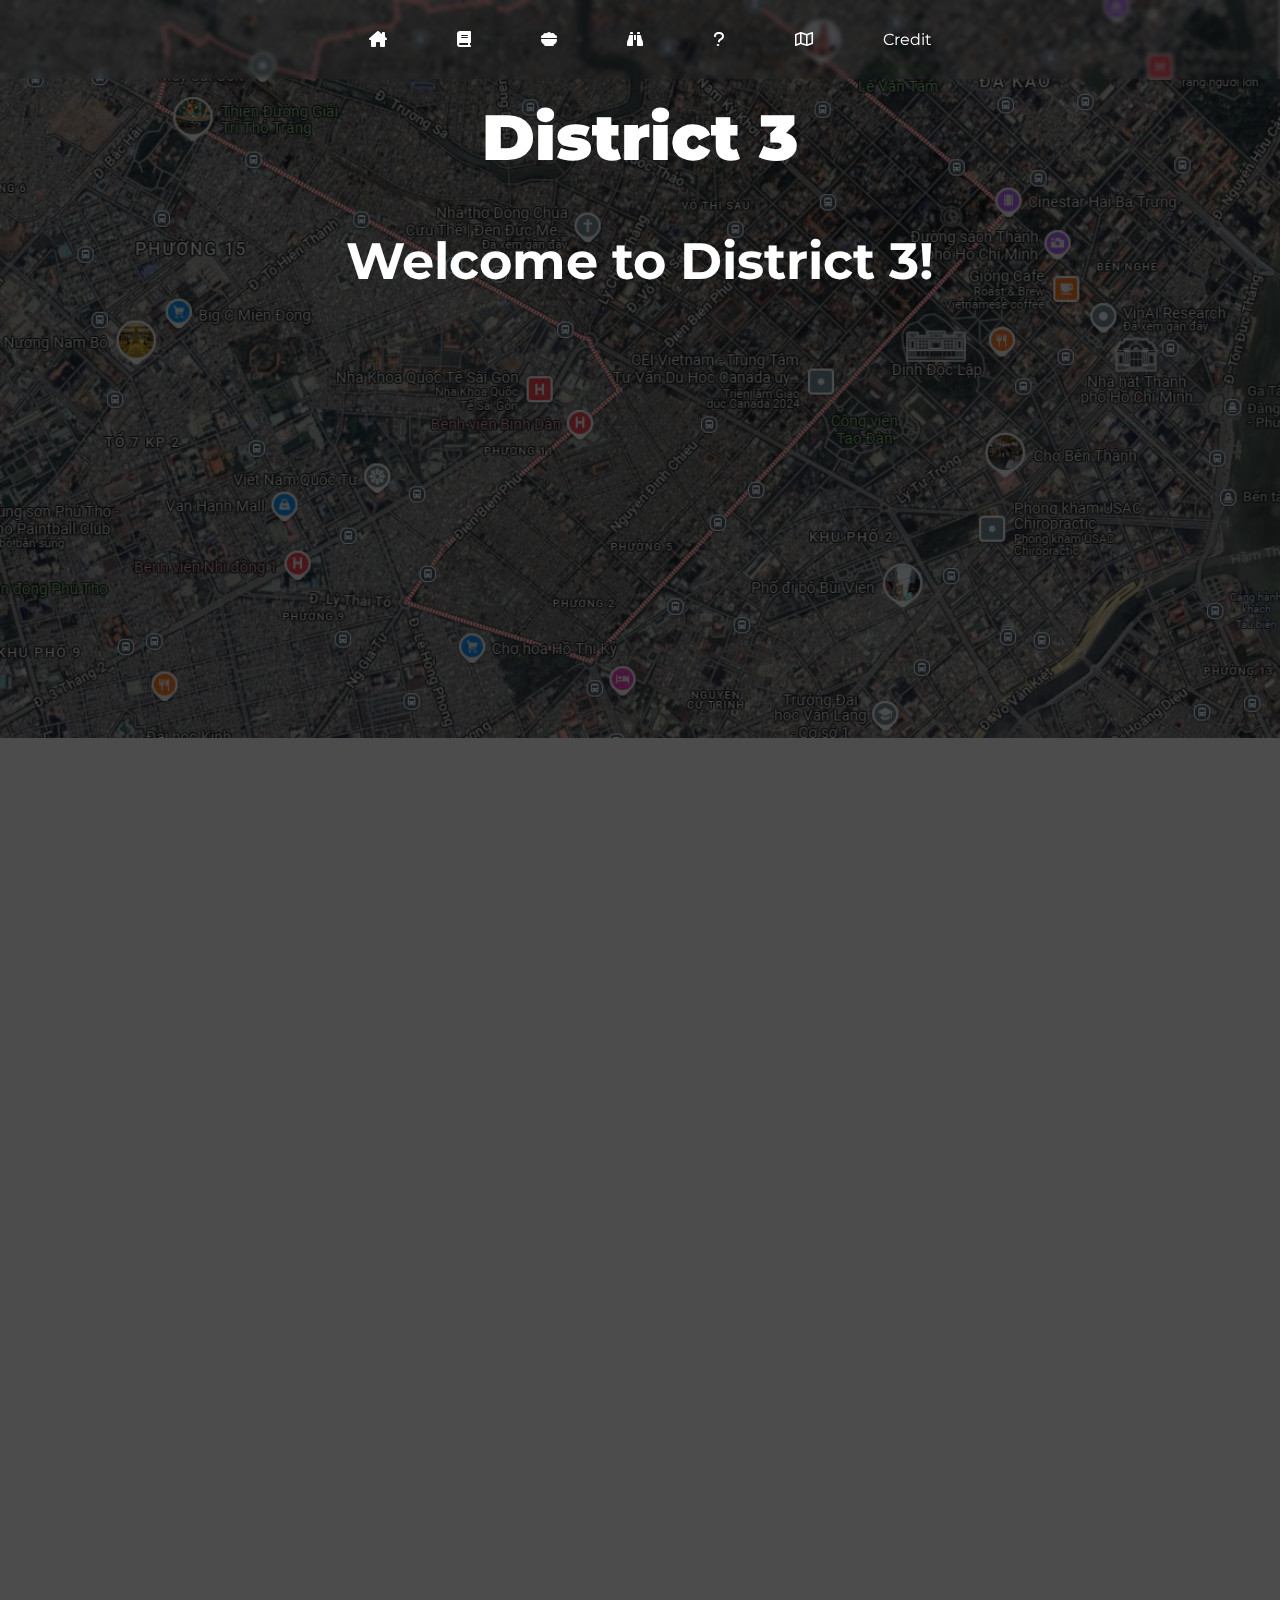
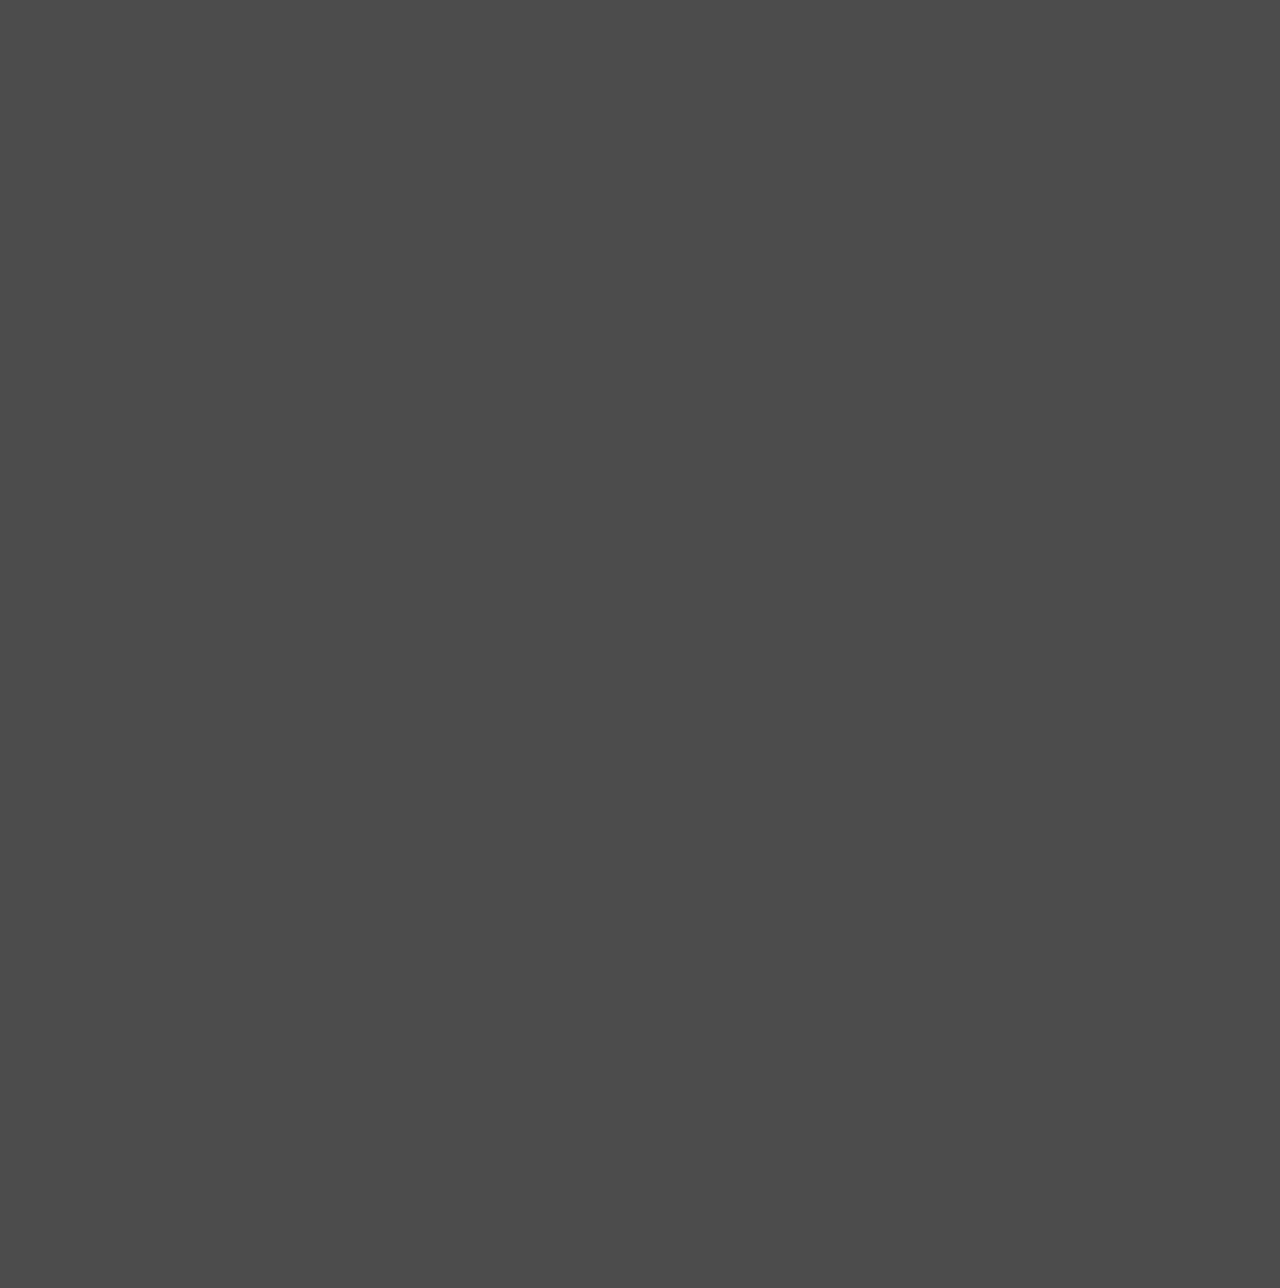
==== commit 42d27f32: "information done for guide page" ====
--- a/index.html
+++ b/index.html
@@ -10,7 +10,10 @@
     <title>District 3</title>
 </head>
 <body>
-
+    <header class="header">
+        <h1><b>District 3</b></h1>
+        <p>Welcome to District 3!</p>
+    </header>
     <div id="container">
         <div id="main_heading">
             <nav class="redirect-taskbars">
@@ -20,15 +23,10 @@
                     <li><a href="./sub_pages/food.html"><i class="fa-solid fa-bowl-food"></i></a></li>
                     <li><a href="./sub_pages/culture.html"><i class="fa-solid fa-binoculars"></i></a></li>
                     <li><a href="./sub_pages/FAQ.html"><i class="fa-solid fa-question"></i></a></li>
-                    <li><a href="./sub_pages/link.html"><i class="fa-solid fa-link"></i></a></li>
                     <li><a href="./sub_pages/mapping.html"><i class="fa-regular fa-map"></i></a></li>
                     <li><a href="./sub_pages/About.html">Credit</a></li>
                 </ul>
             </nav>
-            <header class="header">
-                <h1><b>District 3</b></h1>
-                <p>Welcome to District 3!</p>
-            </header>
         </div>
         <div id="district_info">
             <div class="box">
@@ -49,22 +47,26 @@
             </div>
             <div class="box">
                 <button id = "3" type="button" onclick="location.href='./sub_pages/food.html'">
-                    Food & Drink
+                    <img src="./image/cake.jpg" alt = "">
+                    <div class="text-overlay">
+                        Food & Drink
+                    </div>
                 </button>
             </div>
             <div class="box">
+                
                 <button id = "4" type="button" onclick="location.href='./sub_pages/mapping.html'">
-                    Guides
+                    <img src="./image/IMG_2603.jpg"alt = "">
+                    <div class="text-overlay">
+                        GUIDE
+                    </div>
                 </button>
             </div>
             <div class="box">
-                <button id = "5" type="button" onclick="location.href='./sub_pages/FAQ.html'">
-                    FAQ
-                </button>
-            </div>
-            <div class="box">
-                <button id = "7" type="button" onclick="location.href='./sub_pages/link.html'">
-                    External links
+                <button id = "five" type="button" onclick="location.href='./sub_pages/FAQ.html'">
+                    <div class = "text-overlay">
+                        FAQ
+                    </div>
                 </button>
             </div>
         </div>
--- a/css/styles.css
+++ b/css/styles.css
@@ -2,17 +2,12 @@
 body{
     font-family: 'Montserrat', sans-serif; 
     background: rgba(0,0,0,0.7) url(../image/Q3.jpg);
-    background-size: cover;
-    background-position: center;
-    height: 70vh;
+    background-size:cover;
+    background-position:center;
+    height: 65vh;
     background-repeat: no-repeat;
     background-blend-mode: darken;
     right:0;
-}
-.container{
-    max-width: 1200px;
-    margin: 0 auto;
-    padding: 20px;
 }
 div{
     display:block;
@@ -78,8 +73,6 @@
     opacity: 0;
     transform: translateY(100px);
     transition: opacity 0.5s ease-in-out, transform 0.5s ease-in-out;
-
-    
 }
 .box.show {
     opacity: 1;
@@ -113,6 +106,12 @@
 .box:hover img{
     transform: scale(1.2);
 }
-.box:hover .text-overlay {
-    display: none !important;
+#five{
+    background-color: black !important;
+    transition: 0.5s ease-out;
 }
+#five:hover{
+    background-color: rgb(44,45,45) !important;
+    transition: 0.5s ease-in-out;
+}
+
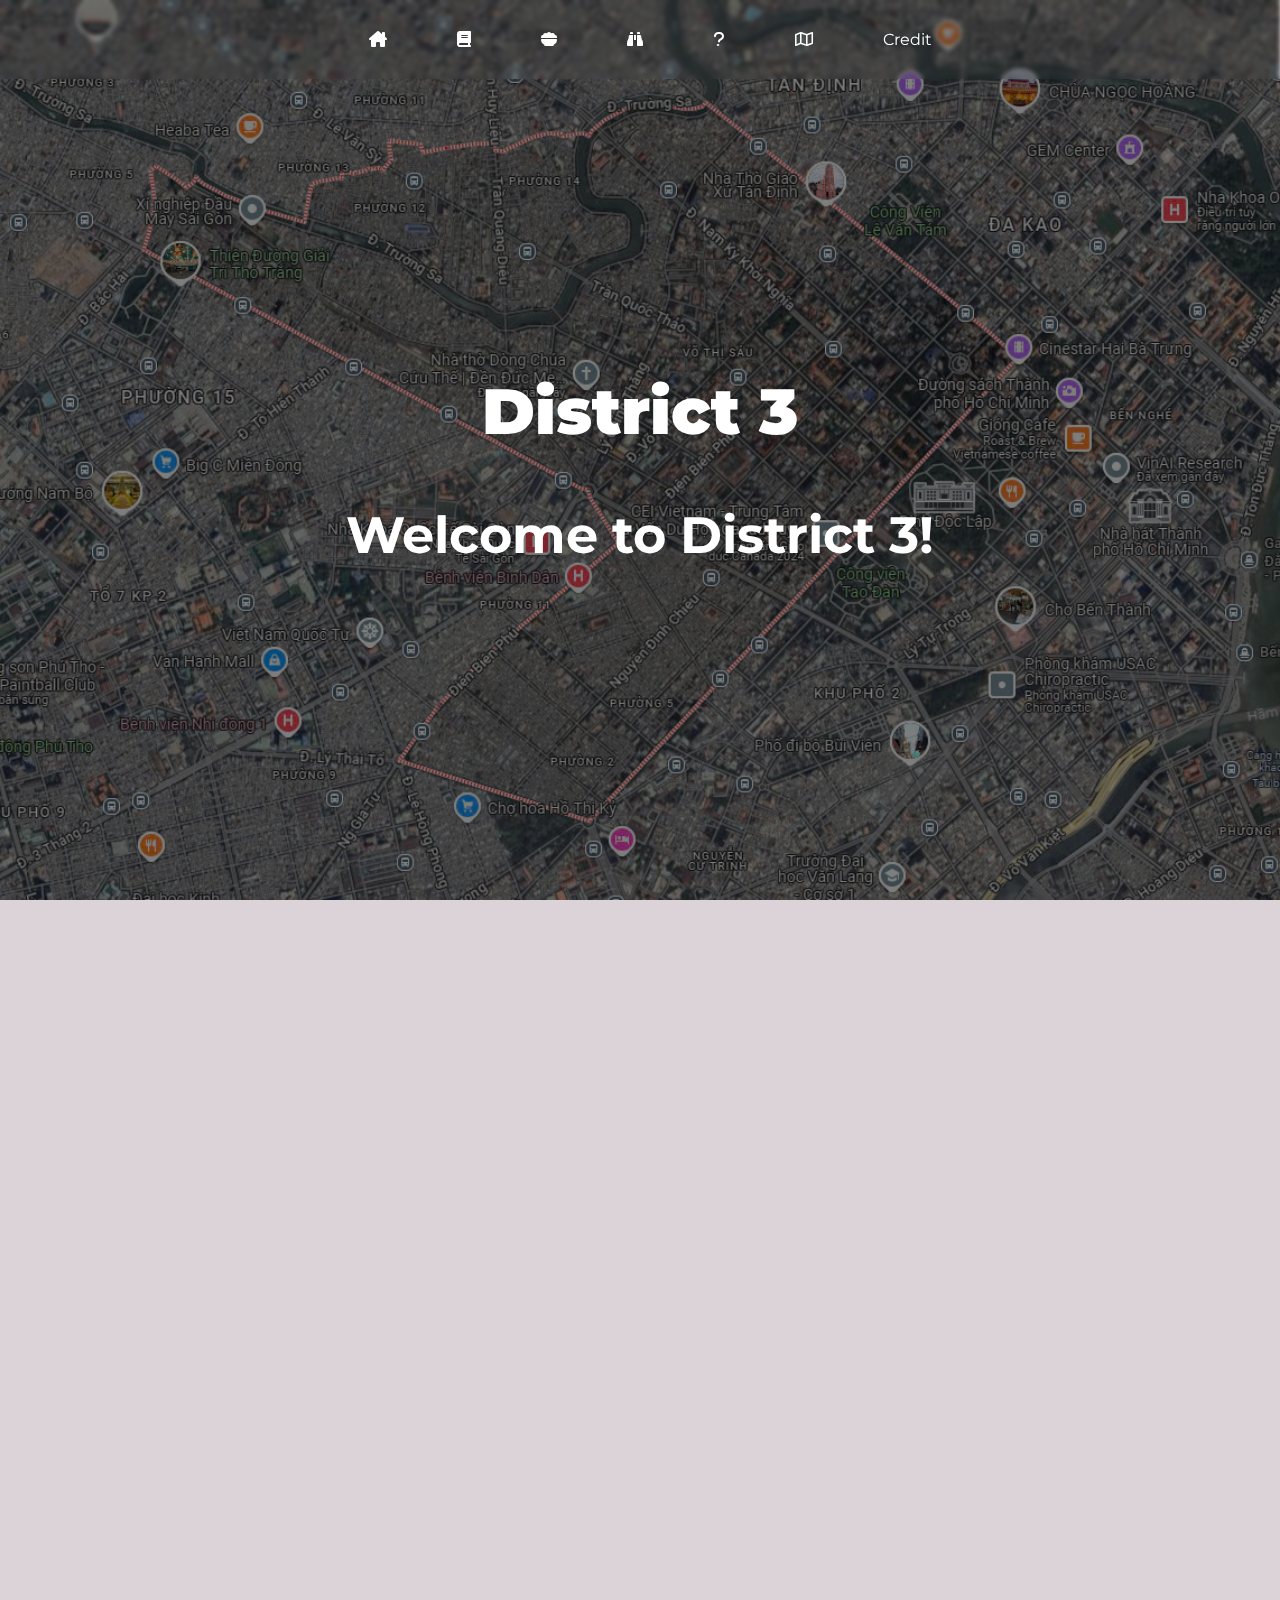
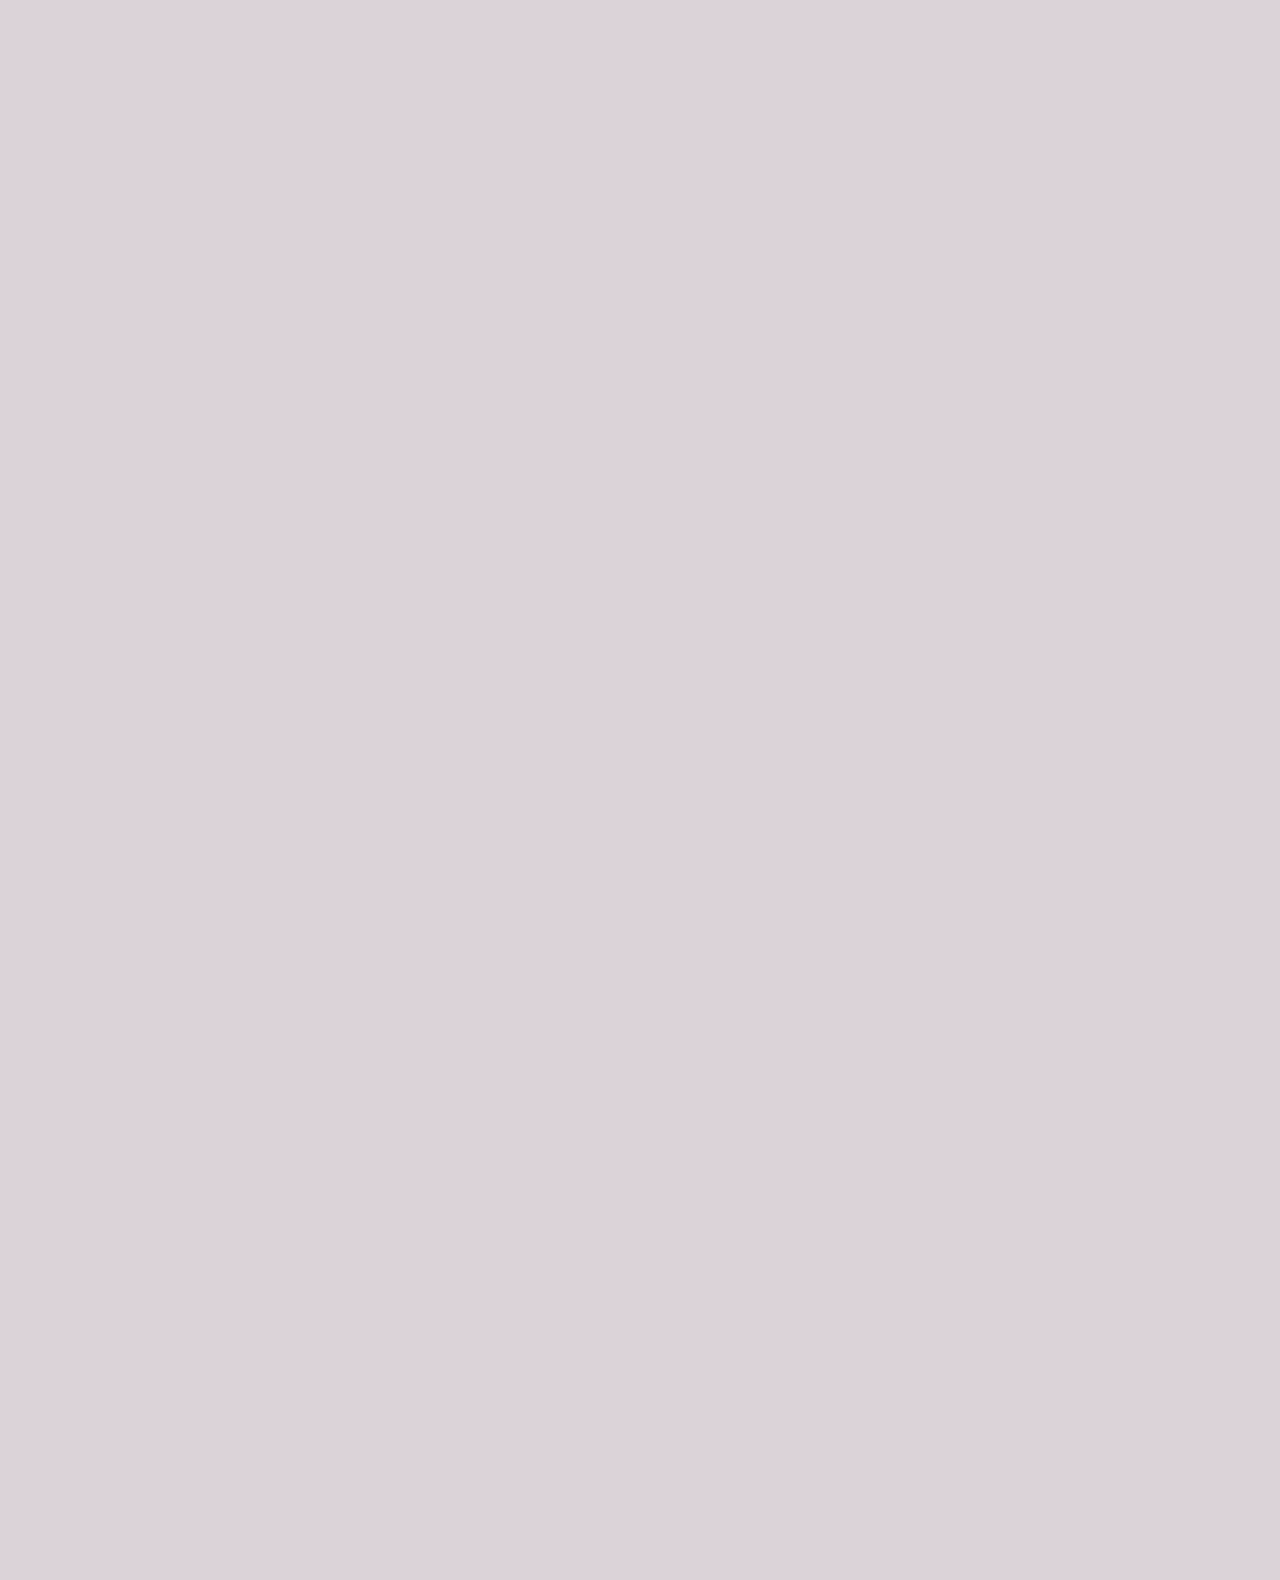
==== commit 67a6c6ca: "smoother animation modification" ====
--- a/index.html
+++ b/index.html
@@ -31,7 +31,7 @@
         <div id="district_info">
             <div class="box">
                 <button id = "1"  type="button" onclick="location.href='./sub_pages/facts.html'">
-                    <img src="./image/IMG_2590.jpg" alt = "">
+                    <img class = "image" src="./image/IMG_2590.jpg" alt = "">
                     <div class="text-overlay">
                         FACTS
                     </div>
@@ -39,7 +39,7 @@
             </div>
             <div class="box">
                 <button id = "2" type="button" onclick="location.href='./sub_pages/culture.html'">
-                    <img src="./image/IMG_2588.jpg" alt = "">
+                    <img class = "image" src="./image/IMG_2588.jpg" alt = "">
                     <div class="text-overlay">
                         Uncommon tourist attractions
                     </div>
@@ -47,7 +47,7 @@
             </div>
             <div class="box">
                 <button id = "3" type="button" onclick="location.href='./sub_pages/food.html'">
-                    <img src="./image/cake.jpg" alt = "">
+                    <img class = "image" src="./image/cake.jpg" alt = "">
                     <div class="text-overlay">
                         Food & Drink
                     </div>
@@ -56,7 +56,7 @@
             <div class="box">
                 
                 <button id = "4" type="button" onclick="location.href='./sub_pages/mapping.html'">
-                    <img src="./image/IMG_2603.jpg"alt = "">
+                    <img class = "image" src="./image/IMG_2603.jpg"alt = "">
                     <div class="text-overlay">
                         GUIDE
                     </div>
--- a/css/styles.css
+++ b/css/styles.css
@@ -1,13 +1,11 @@
 @import url('https://fonts.googleapis.com/css2?family=Montserrat:wght@100..900&display=swap');
 body{
     font-family: 'Montserrat', sans-serif; 
-    background: rgba(0,0,0,0.7) url(../image/Q3.jpg);
-    background-size:cover;
-    background-position:center;
-    height: 65vh;
-    background-repeat: no-repeat;
-    background-blend-mode: darken;
-    right:0;
+    background: rgb(219,211,216);
+    padding-bottom: 50vh;
+    margin:0;
+    padding-right:0;
+    overflow-x: hidden;
 }
 div{
     display:block;
@@ -21,14 +19,19 @@
 
 }
 header{
-    display: flex;
+    background-image: linear-gradient(rgba(0, 0, 0, 0.5), rgba(0, 0, 0, 0.5)), url(../image/Q3.jpg);
+    background-size:cover;
+    background-position:top;
+    background-repeat: no-repeat;
+    display:flex;
     justify-content: center;
     flex-direction: column;
     text-align: center;
     color: white;
     font-weight: bold;
     cursor: default;
-
+    height: 100vh;
+    width: 100vw;
 }
 header:hover {
     text-decoration: none !important;
@@ -46,7 +49,6 @@
     display: flex;
     justify-content: space-evenly;
     flex-wrap: wrap;
-    margin:65vh auto;
 }
 button {
     position:relative;
@@ -61,7 +63,7 @@
     border-radius: 20px;
     border:none;
     display:block;
-    margin-bottom:30px;
+    margin:0 0 0 70px;
 }
 .box{
     display: flex;
@@ -83,7 +85,6 @@
     width: 100%;
     height: 100%;
     text-decoration: none !important;
-    color: inherit !important;
 
 }
 .box .text-overlay {
@@ -103,15 +104,15 @@
 img{
     object-fit: cover !important;
 }
-.box:hover img{
-    transform: scale(1.2);
+.image:hover{
+    transform: scale(1.1);
 }
 #five{
     background-color: black !important;
-    transition: 0.5s ease-out;
+
 }
 #five:hover{
     background-color: rgb(44,45,45) !important;
-    transition: 0.5s ease-in-out;
+
 }
 
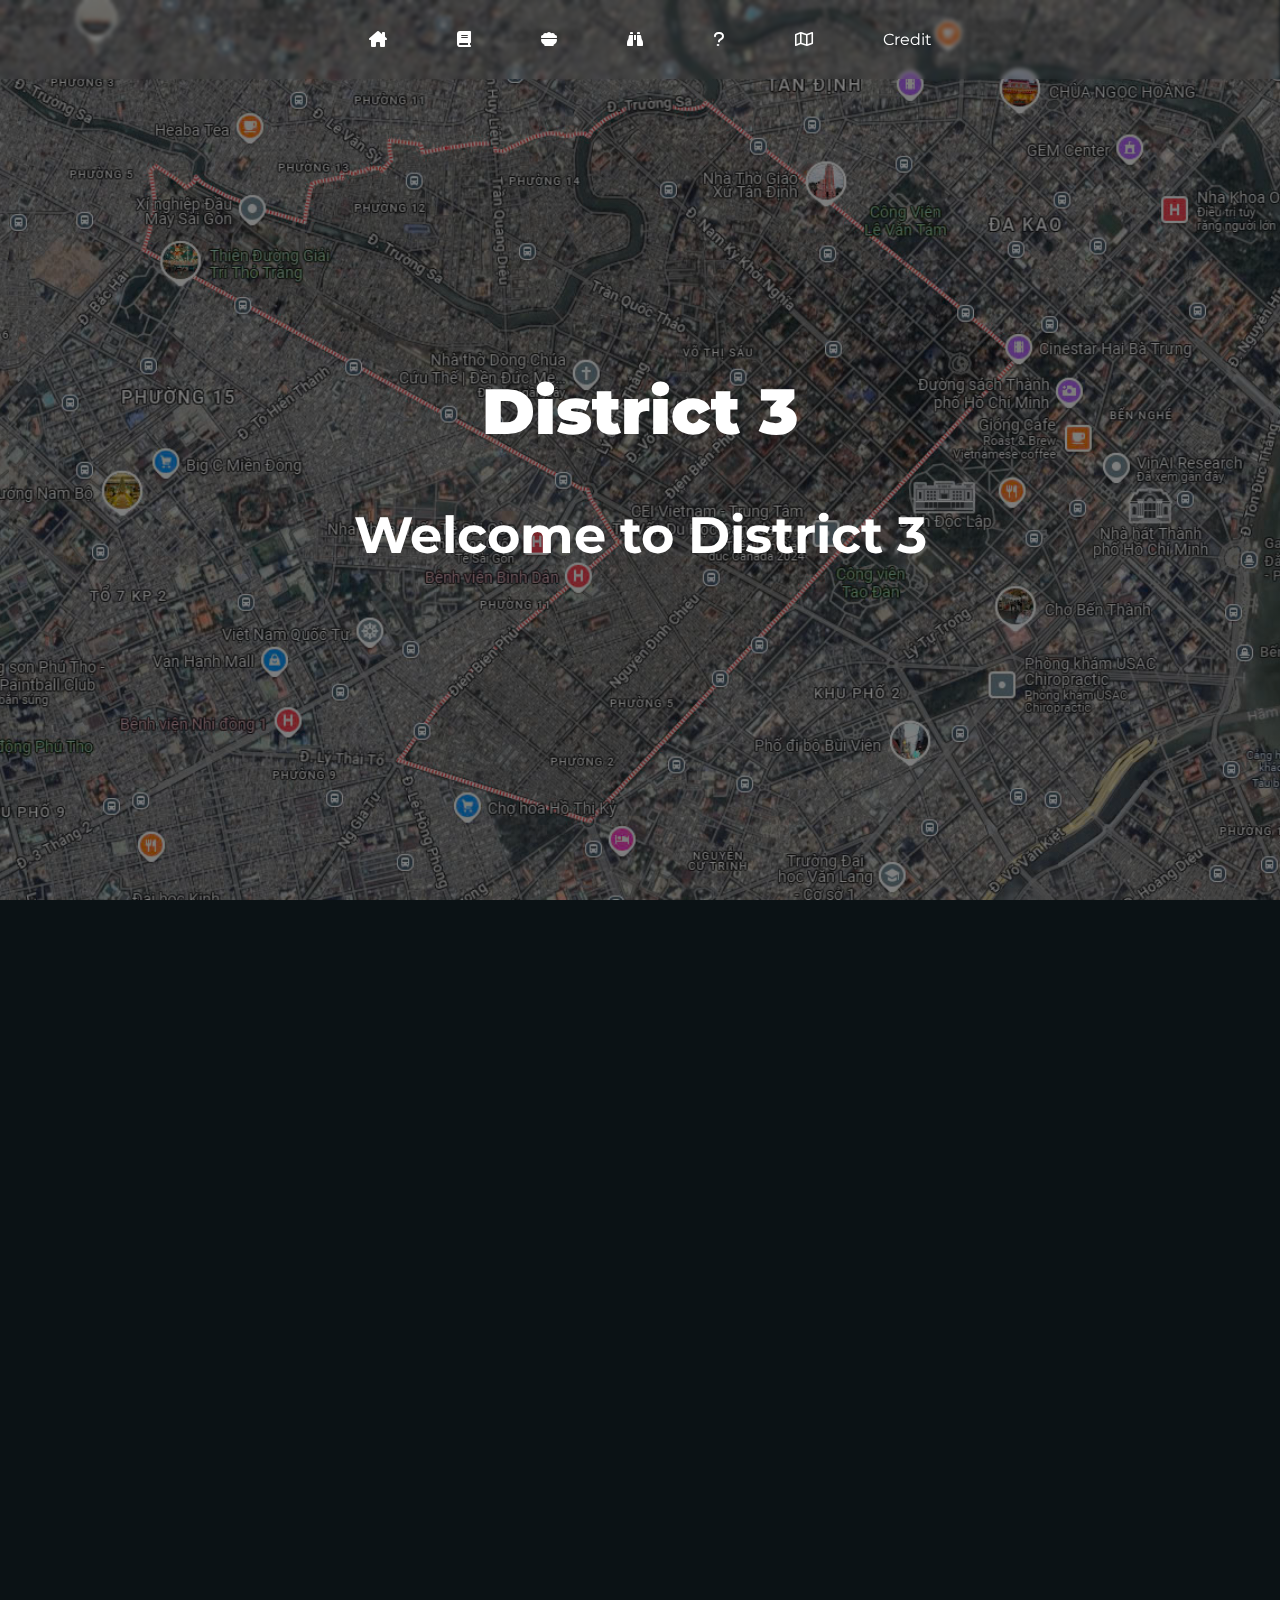
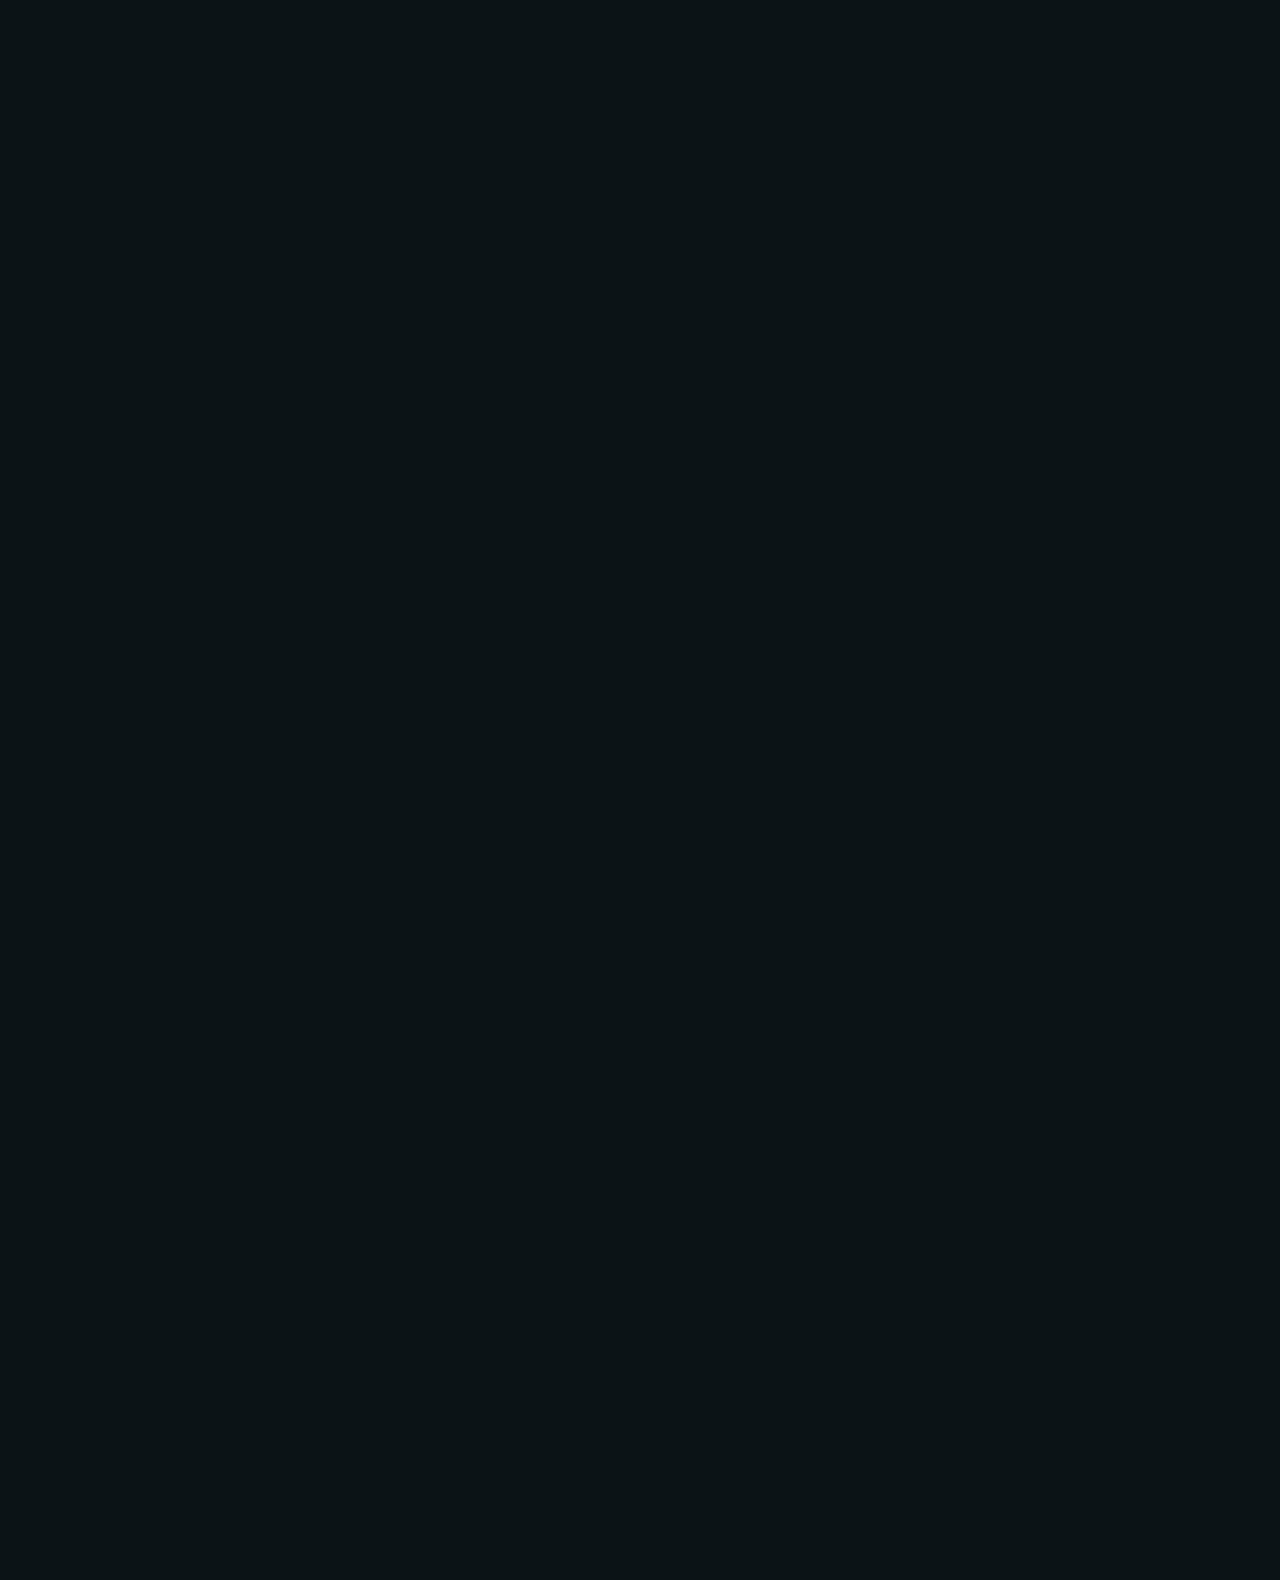
==== commit e291aa49: "99.9% done" ====
--- a/index.html
+++ b/index.html
@@ -12,7 +12,7 @@
 <body>
     <header class="header">
         <h1><b>District 3</b></h1>
-        <p>Welcome to District 3!</p>
+        <p>Welcome to District 3</p>
     </header>
     <div id="container">
         <div id="main_heading">
--- a/css/styles.css
+++ b/css/styles.css
@@ -1,7 +1,7 @@
 @import url('https://fonts.googleapis.com/css2?family=Montserrat:wght@100..900&display=swap');
 body{
     font-family: 'Montserrat', sans-serif; 
-    background: rgb(219,211,216);
+    background:  #0B1215;
     padding-bottom: 50vh;
     margin:0;
     padding-right:0;
@@ -70,9 +70,9 @@
     justify-content: center;
     flex-wrap: wrap; 
     margin-top: 10vh; 
-    overflow: hidden;
     border-radius: 20px;
     opacity: 0;
+    overflow-block: 1;
     transform: translateY(100px);
     transition: opacity 0.5s ease-in-out, transform 0.5s ease-in-out;
 }
@@ -114,5 +114,4 @@
 #five:hover{
     background-color: rgb(44,45,45) !important;
 
-}
-
+}--- a/css/taskbar.css
+++ b/css/taskbar.css
@@ -11,13 +11,14 @@
     margin-bottom: 20px;
     font-size: 10px;
     width:100%;
+    font-family: 'Montserrat', sans-serif;
 }
 i{
     font-size: 16px;
     margin-right: 10px;
 }
 #container {
-    margin-top: 60px; /* Adjust this value to match the height of your navigation bar */
+    margin-top: 60px;
 }
 
 .redirect-taskbar ul {
